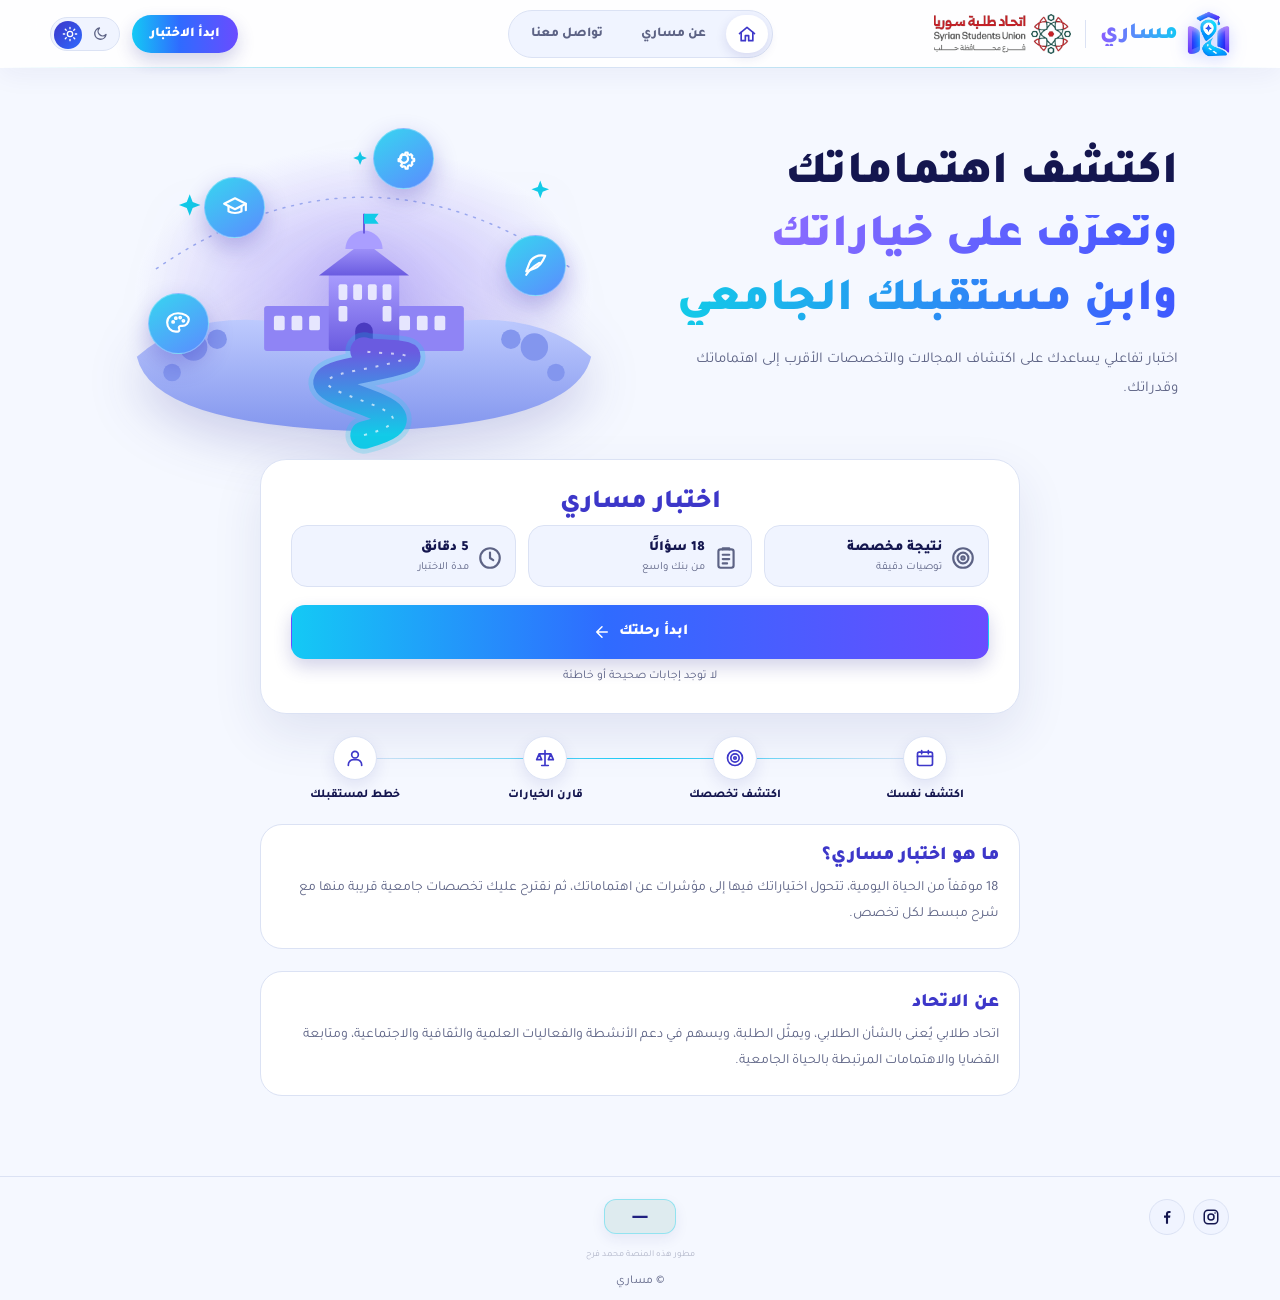
==== index.html @ e745efb7 "Add files via upload" ====
<!doctype html>

<html lang="ar" dir="rtl">

<head>

  <meta charset="utf-8" />

  <meta name="viewport" content="width=device-width, initial-scale=1, viewport-fit=cover" />

  <meta name="theme-color" content="#202080" />

  <meta name="color-scheme" content="light dark" />

  <link rel="icon" type="image/png" href="assets/favicon.png" />
  <title>مساري | اكتشف اهتماماتك، واختر مستقبلك</title>

  <meta name="description" content="مساري: اختبار تفاعلي استرشادي يساعدك على اكتشاف اهتماماتك والتعرّف على مجالات وتخصصات مناسبة لك." />

  <meta property="og:title" content="مساري | اكتشف اهتماماتك، واختر مستقبلك" />

  <meta property="og:description" content="اختبار تفاعلي استرشادي يساعدك على اكتشاف اهتماماتك والتعرّف على مجالات وتخصصات مناسبة." />

  <meta property="og:type" content="website" />

  <link rel="preconnect" href="https://fonts.googleapis.com" />
  <link rel="preconnect" href="https://fonts.gstatic.com" crossorigin />
  <link href="https://fonts.googleapis.com/css2?family=Tajawal:wght@500;700;800;900&display=swap" rel="stylesheet" />
  <link rel="stylesheet" href="style.css?v=20261003-v7" />

</head>

<body>

  <div class="page">

    <nav class="nav" aria-label="التنقل الرئيسي">
      <div class="nav-left">
        <button type="button" class="theme-btn theme-toggle" id="themeBtn" aria-label="تبديل الوضع الليلي والنهاري" title="تبديل الوضع الليلي والنهاري"></button>
        <a class="nav-cta" id="navCta" href="#top">ابدأ الاختبار</a>
      </div>
      <div class="nav-center">
        <div class="nav-group">
          <a class="nav-link nav-home active" id="homeBtn" href="#top" aria-label="الرئيسية" title="الرئيسية"><span data-icon="home" data-icon-size="20"></span></a>
          <a class="nav-link" href="#about">عن مساري</a>
          <a class="nav-link" href="#footer">تواصل معنا</a>
        </div>
      </div>
      <div class="nav-right">
        <img class="nav-union-logo" src="assets/union-logo-wide.png" alt="شعار اتحاد طلبة سوريا" onerror="this.style.display='none';this.nextElementSibling&&(this.nextElementSibling.style.display='none')">
        <span class="nav-divider" aria-hidden="true"></span>
        <a class="brand" href="#top" aria-label="مساري - الصفحة الرئيسية">
          <span class="brand-name">مساري</span><img class="brand-logo" src="assets/masari-logo.png" alt="شعار مساري">
        </a>
      </div>
    </nav>



    <div class="wrap">

      <section class="hero" id="top">
        <div class="hero-copy">
          <h2>اكتشف اهتماماتك<br><span>وتعرّف على خياراتك</span><br><strong>وابنِ مستقبلك الجامعي</strong></h2>
        </div>
        <div class="hero-illustration" aria-hidden="true">
          <svg class="hero-svg" viewBox="0 0 480 330" xmlns="http://www.w3.org/2000/svg">
            <defs>
              <linearGradient id="gHill" x1="0" y1="0" x2="0" y2="1"><stop offset="0" class="s-h1"/><stop offset="1" class="s-h2"/></linearGradient>
              <linearGradient id="gBld" x1="0" y1="0" x2="0" y2="1"><stop offset="0" class="s-b1"/><stop offset="1" class="s-b2"/></linearGradient>
              <linearGradient id="gRoad" x1="0" y1="1" x2="0" y2="0"><stop offset="0" class="s-r1"/><stop offset="1" class="s-r2"/></linearGradient>
              <radialGradient id="gGlow"><stop offset="0" stop-color="#8b6cff" stop-opacity=".42"/><stop offset="1" stop-color="#8b6cff" stop-opacity="0"/></radialGradient>
            </defs>
            <ellipse cx="240" cy="185" rx="235" ry="150" fill="url(#gGlow)"/>
            <path class="il-orbit" d="M28 160 Q240 14 452 160"/>
            <path d="M8 250 Q60 204 150 214 Q240 188 330 214 Q420 204 472 250 Q456 320 240 326 Q24 320 8 250Z" fill="url(#gHill)"/>
            <g class="il-tree"><circle cx="66" cy="240" r="14"/><circle cx="90" cy="232" r="10"/><circle cx="414" cy="240" r="14"/><circle cx="390" cy="232" r="10"/><circle cx="44" cy="266" r="9"/><circle cx="436" cy="266" r="9"/></g>
            <rect class="il-wing" x="138" y="198" width="76" height="46" rx="3"/>
            <rect class="il-wing" x="266" y="198" width="76" height="46" rx="3"/>
            <rect x="204" y="164" width="72" height="80" rx="3" fill="url(#gBld)"/>
            <path d="M194 167 L240 132 L286 167Z" fill="url(#gBld)"/>
            <path class="il-dome" d="M221 140 A19 19 0 0 1 259 140Z"/>
            <path class="il-pole" d="M240 104V124"/><path class="il-flag" d="M240 104h15l-4 5 4 5h-15Z"/>
            <g class="il-win"><rect x="148" y="208" width="11" height="15" rx="2"/><rect x="166" y="208" width="11" height="15" rx="2"/><rect x="184" y="208" width="11" height="15" rx="2"/><rect x="276" y="208" width="11" height="15" rx="2"/><rect x="294" y="208" width="11" height="15" rx="2"/><rect x="312" y="208" width="11" height="15" rx="2"/><rect x="214" y="176" width="9" height="16" rx="2"/><rect x="229" y="176" width="9" height="16" rx="2"/><rect x="244" y="176" width="9" height="16" rx="2"/><rect x="259" y="176" width="9" height="16" rx="2"/><rect x="214" y="198" width="9" height="16" rx="2"/><rect x="259" y="198" width="9" height="16" rx="2"/></g>
            <path class="il-door" d="M231 244V224a9 9 0 0 1 18 0v20Z"/>
            <path class="il-road-glow" d="M240 330 C346 302 126 284 232 264 S250 248 240 244"/>
            <path class="il-road" d="M240 330 C346 302 126 284 232 264 S250 248 240 244"/>
            <path class="il-road-dash" d="M240 330 C346 302 126 284 232 264 S250 248 240 244"/>
            <g class="il-spark"><path d="M62 84l3 8 8 3-8 3-3 8-3-8-8-3 8-3z"/><path d="M420 70l2.5 6.5 6.5 2.5-6.5 2.5-2.5 6.5-2.5-6.5-6.5-2.5 6.5-2.5z"/><path d="M236 40l2 5 5 2-5 2-2 5-2-5-5-2 5-2z"/></g>
          </svg>
          <div class="hero-orb orb-cap"><span data-icon="graduationCap" data-icon-size="26"></span></div>
          <div class="hero-orb orb-gear"><span data-icon="settings2" data-icon-size="26"></span></div>
          <div class="hero-orb orb-art"><span data-icon="palette" data-icon-size="26"></span></div>
          <div class="hero-orb orb-idea"><span data-icon="feather" data-icon-size="26"></span></div>
        </div>
        <p class="hero-desc">اختبار تفاعلي يساعدك على اكتشاف المجالات والتخصصات الأقرب إلى اهتماماتك وقدراتك.</p>
      </section>



      <div class="quiz-card">

<!-- ============================================================

     شاشة الترحيب

     ============================================================ -->

<div class="intro-screen" id="introScreen">
  <div class="intro-kicker">اختبار مساري</div>
  <div class="intro-stats">
    <div class="intro-stat"><strong>نتيجة مخصصة</strong><span>توصيات دقيقة</span><i><span data-icon="target" data-icon-size="26"></span></i></div>
    <div class="intro-stat"><strong>18 سؤالًا</strong><span>من بنك واسع</span><i><span data-icon="clipboardList" data-icon-size="26"></span></i></div>
    <div class="intro-stat"><strong>5 دقائق</strong><span>مدة الاختبار</span><i><span data-icon="clock" data-icon-size="26"></span></i></div>
  </div>
  <button class="btn primary start-btn" id="startBtn" type="button">ابدأ رحلتك <span data-icon="arrowLeft" data-icon-size="18"></span></button>
  <div class="intro-note">لا توجد إجابات صحيحة أو خاطئة</div>
</div>

<!-- ============================================================

     شاشة التسجيل الموحّدة

     ============================================================ -->

<div class="intro-screen hidden" id="registrationScreen">
<div class="flow-stepper" aria-label="مراحل التسجيل">
  <div class="flow-step active"><b>1</b><span>أخبرنا عنك</span></div><i></i>
  <div class="flow-step"><b>2</b><span>دراستك</span></div><i></i>
  <div class="flow-step"><b>3</b><span>انضمامك</span></div><i></i>
  <div class="flow-step"><b>4</b><span>ابدأ الاختبار</span></div>
</div>

  <h3 class="reg-title">قبل أن نبدأ</h3>

  <p class="reg-subtitle">هذه المعلومات تساعدنا على تقديم نتيجة مخصصة لك.</p>



  <!-- الاسم -->

  <div class="reg-field">

    <label for="regName">الاسم الكامل <span class="req">*</span></label>

    <input type="text" id="regName" placeholder="أدخل اسمك الثلاثي" autocomplete="name">

  </div>



  <!-- الهاتف -->

  <div class="reg-field">

    <label for="regPhone">رقم الهاتف <span class="req">*</span></label>

    <input type="tel" id="regPhone" placeholder="09XXXXXXXX" autocomplete="tel" inputmode="tel">

  </div>



  <!-- العمر -->

  <div class="reg-field">

    <label for="age">العمر <span class="req">*</span></label>

    <div class="age-stepper">

      <button type="button" class="stepper-btn" id="ageMinus" aria-label="تقليل العمر">−</button>

      <input type="number" id="age" min="18" max="100" value="18" inputmode="numeric" aria-label="العمر">

      <button type="button" class="stepper-btn" id="agePlus" aria-label="زيادة العمر">+</button>

    </div>

  </div>



  <!-- الفرع الدراسي -->

  <div class="reg-field">

    <label>الفرع الدراسي <span class="req">*</span></label>

    <div class="branch-options" role="radiogroup" aria-label="الفرع الدراسي">

      <button type="button" class="branch-btn" data-branch="sci" role="radio" aria-checked="false">

        <span class="branch-icon" data-icon="flaskConical" data-icon-size="26"></span>

        <span class="branch-label">علمي</span>

      </button>

      <button type="button" class="branch-btn" data-branch="lit" role="radio" aria-checked="false">

        <span class="branch-icon" data-icon="bookOpen" data-icon-size="26"></span>

        <span class="branch-label">أدبي</span>

      </button>

    </div>

  </div>



  <!-- الفرع المستهدف (اختياري) -->

  <div class="reg-field">

    <label for="regTargetBranch">الفرع الأكاديمي الذي تطمح إليه</label>

    <input type="text" id="regTargetBranch" placeholder="مثال: هندسة المعلوماتية (اختياري)">

  </div>



  <!-- الانضمام للاتحاد -->

  <div class="reg-field">

    <label>هل ترغب في الانضمام إلى اتحاد طلبة سورية؟ <span class="req">*</span></label>

    <div class="union-options" role="radiogroup" aria-label="الانضمام للاتحاد">

      <button type="button" class="union-btn" data-union="نعم" role="radio" aria-checked="false">

        <span class="union-icon" data-icon="check" data-icon-size="18"></span>

        <span class="union-label">نعم</span>

      </button>

      <button type="button" class="union-btn" data-union="لا" role="radio" aria-checked="false">

        <span class="union-icon" data-icon="x" data-icon-size="18"></span>

        <span class="union-label">لا</span>

      </button>

    </div>

  </div>



  <!-- زر البدء -->

  <button class="btn primary reg-start-btn" id="startQuizBtn" type="button">ابدأ الاختبار</button>



  <p class="form-data-note">تُجمع هذه البيانات لأغراض إحصائية بحتة ولدراسة توجهات الطلاب.</p>

</div>

        <!-- ============================================================

             شاشة الأسئلة والنتيجة

             ============================================================ -->

        <div id="quizContent" class="hidden">

          <div class="section-title" id="titleBar">

            <h3>اكتشف مسارك</h3>

            <div class="qCounter" id="qCounter">السؤال 1</div>

          </div>

          <div class="progress" aria-hidden="true"><div class="bar" id="bar"></div></div>

          <div class="saved-hint" id="savedHint">تم حفظ تقدمك</div>

          <div id="questions" aria-live="polite"></div>



          <!-- ============================================================

               شاشة النتيجة

               ============================================================ -->

          <div class="result" id="resultBox" tabindex="-1">
            <div class="resultBox">
              <div class="result-head">
                <h3 class="result-title" id="resultPill">تعرّف على مسارك</h3>
                <p class="result-sub">بناءً على إجاباتك، هذه هي التخصصات الأكثر ملاءمة لك.</p>
              </div>
              <div class="confidence" id="confidenceLabel"></div>
              <button class="best-card" id="bestCard" type="button" aria-label="تفاصيل التخصص الأقرب">
                <span class="best-icon" id="bestIcon"></span>
                <span class="best-text">
                  <small>تخصصك الأقرب</small>
                  <strong id="bestName">—</strong>
                  <em id="bestMeta"></em>
                </span>
                <span class="best-ring-wrap">
                  <span class="best-ring">
                    <svg viewBox="0 0 100 100" aria-hidden="true">
                      <defs><linearGradient id="ringGrad" x1="0" y1="0" x2="1" y2="1"><stop offset="0" stop-color="#12cbe8"/><stop offset="1" stop-color="#4058ff"/></linearGradient></defs>
                      <circle class="ring-bg" cx="50" cy="50" r="42"/>
                      <circle class="ring-fill" id="bestRing" cx="50" cy="50" r="42"/>
                    </svg>
                    <b id="bestPct">—</b>
                  </span>
                  <small>نسبة التوافق</small>
                </span>
              </button>
              <div class="direction-strip" id="directionStrip"></div>
              <h4 class="result-section">تخصصات أخرى مناسبة لك</h4>
              <div class="other-specs" id="otherSpecs"></div>
              <h4 class="result-section">نقاط قوتك</h4>
              <p class="scores-help">مؤشراتك على الأبعاد السبعة: النسبة تعني كم مرة اخترت هذا المجال عندما ظهر لك بين الخيارات. هي مؤشر تقريبي وليست حكماً نهائياً.</p>
              <div class="dimensions-bars" id="dimensionsBars"></div>
              <div class="study-tip" id="studyTipBox">
                <div class="study-tip-title"><span data-icon="lightbulb" data-icon-size="16"></span> نصيحة للدراسة</div>
                <p id="studyTipText">—</p>
              </div>
              <div class="kind-note" id="kindNote">
                <b>الكلية والمعهد:</b> الكلية برنامج جامعي أطول وأكثر عمقاً نظرياً غالباً، بينما المعهد يركّز على الجانب التطبيقي وتكون مدته أقصر في كثير من الحالات. اختر حسب أسلوب تعلّمك وهدفك المهني.
              </div>
              <div class="edu-note" id="eduNote">
                <div class="edu-note-title">أنواع التعليم</div>
                <div class="edu-grid">
                  <div class="edu-item"><b>عام</b><span>رسوم أقل، ومقاعد محدودة حسب المفاضلة.</span></div>
                  <div class="edu-item"><b>موازي</b><span>رسوم أعلى، وفرص قبول أوسع غالباً.</span></div>
                  <div class="edu-item"><b>مفتوح</b><span>تعليم مرن بفرص قبول أوسع، وغالباً بنظام عن بُعد أو جزئي.</span></div>
                  <div class="edu-item"><b>افتراضي</b><span>دراسة عن بُعد بالكامل عبر المنصات الإلكترونية.</span></div>
                  <div class="edu-item"><b>خاص</b><span>جامعات خاصة برسومها وشروط قبولها المستقلة.</span></div>
                </div>
              </div>
              <div class="result-note">
                هذه النتيجة استرشادية لمساعدتك على اكتشاف اهتماماتك، وليست حكماً نهائياً بشأن التخصص المناسب لك. وقد تختلف ملاءمة التخصص حسب شروط القبول ونوع التعليم (عام، موازي، مفتوح، افتراضي، خاص) والخطة الدراسية في كل عام.
              </div>
              <div class="actions">
                <button class="btn primary" id="shareBtn" type="button"><span data-icon="share2" data-icon-size="18"></span><span>مشاركة صورة</span></button>
                <button class="btn" id="restartBtn" type="button"><span data-icon="rotateCcw" data-icon-size="18"></span><span>ابدأ من جديد</span></button>
              </div>
              <div class="actions">
                <button class="btn notes-btn" id="notesBtn" type="button"><span data-icon="messageSquareText" data-icon-size="18"></span><span>ملاحظات</span></button>
              </div>
            </div>
          </div>

          <!-- أزرار التنقل -->

          <div class="actions" id="navActions">

            <button class="btn primary" id="nextBtn" type="button">التالي</button>

            <button class="btn ghost" id="skipBtn" type="button" title="تخطي هذا السؤال">تخطي</button>

            <button class="btn" id="backBtn" type="button" disabled>السابق <span data-icon="arrowLeft" data-icon-size="18"></span></button>

          </div>

        </div>

      </div>

      <div class="journey" id="journey" aria-label="مراحل الرحلة">
        <div class="journey-step"><span class="journey-ico"><span data-icon="calendar" data-icon-size="20"></span></span>اكتشف نفسك</div>
        <div class="journey-step"><span class="journey-ico"><span data-icon="target" data-icon-size="20"></span></span>اكتشف تخصصك</div>
        <div class="journey-step"><span class="journey-ico"><span data-icon="scale" data-icon-size="20"></span></span>قارن الخيارات</div>
        <div class="journey-step"><span class="journey-ico"><span data-icon="user" data-icon-size="20"></span></span>خطط لمستقبلك</div>
      </div>

      <!-- ============================================================

           عن مساري

           ============================================================ -->

      <section class="about-card" id="about" aria-label="عن اختبار مساري">

        <h3>ما هو اختبار مساري؟</h3>

        <p>18 موقفاً من الحياة اليومية، تتحول اختياراتك فيها إلى مؤشرات عن اهتماماتك، ثم نقترح عليك تخصصات جامعية قريبة منها مع شرح مبسط لكل تخصص.</p>

      </section>



      <section class="union-about" aria-label="عن الاتحاد">

        <div>

          <h3>عن الاتحاد</h3>

          <p>اتحاد طلابي يُعنى بالشأن الطلابي، ويمثّل الطلبة، ويسهم في دعم الأنشطة والفعاليات العلمية والثقافية والاجتماعية، ومتابعة القضايا والاهتمامات المرتبطة بالحياة الجامعية.</p>

        </div>

      </section>

    </div>



    <!-- ============================================================

         الفوتر

         ============================================================ -->

    <footer class="site-footer" id="footer">

      <div class="footer-block footer-counter">

        <div class="counter" aria-label="عدد الزيارات"><b id="visitCount">—</b></div>

      </div>

      <div class="footer-block footer-social">

        <div class="social-links" aria-label="روابط الاتحاد على مواقع التواصل">

          <a class="social-link" href="https://www.instagram.com/studentaleppo" target="_blank" rel="noopener noreferrer" aria-label="إنستغرام اتحاد طلبة سوريا">

            <svg viewBox="0 0 24 24" fill="none" aria-hidden="true"><rect x="3" y="3" width="18" height="18" rx="5" stroke="currentColor" stroke-width="2"/><circle cx="12" cy="12" r="4" stroke="currentColor" stroke-width="2"/><circle cx="17.4" cy="6.7" r="1.1" fill="currentColor"/></svg>

          </a>

          <a class="social-link" href="https://www.facebook.com/share/1Bwm9gAzdP/" target="_blank" rel="noopener noreferrer" aria-label="فيسبوك اتحاد طلبة سوريا">

            <svg viewBox="0 0 24 24" fill="currentColor" aria-hidden="true"><path d="M13.4 21v-8h2.7l.4-3h-3.1V8.1c0-.9.3-1.5 1.6-1.5h1.7V4c-.3 0-1.2-.1-2.3-.1-2.3 0-3.8 1.4-3.8 3.9V10H8v3h2.6v8h2.8Z"/></svg>

          </a>

        </div>

      </div>

      <div class="ai-credit" aria-label="معلومة عن تطوير المنصة">مطور هذه المنصة محمد فرح</div>

      <div class="copyright">© مساري</div>

    </footer>

  </div>



  <!-- ============================================================

       نافذة تفاصيل التخصص

       ============================================================ -->

  <div class="major-modal" id="majorModal" role="dialog" aria-modal="true" aria-hidden="true" aria-labelledby="majorModalTitle">

    <div class="major-modal-card">

      <div class="major-modal-top">

        <div>

          <div class="major-modal-title" id="majorModalTitle">التخصص</div>

          <div class="major-modal-sub" id="majorModalSub"></div>

        </div>

        <button class="major-close" id="majorModalClose" type="button" aria-label="إغلاق">×</button>

      </div>

      <div class="major-info"><h5><span data-icon="bookOpen" data-icon-size="16"></span> عن الاختصاص</h5><p id="majorModalSummary"></p></div>

      <div class="major-info"><h5><span data-icon="target" data-icon-size="16"></span> ما تدرسه فيه</h5><div id="majorModalStudy"></div></div>

      <div class="major-info"><h5><span data-icon="clock" data-icon-size="16"></span> مدة الدراسة</h5><div class="major-duration" id="majorModalDuration"></div></div>

      <div class="major-info"><h5><span data-icon="landmark" data-icon-size="16"></span> الجامعات</h5><div class="major-jobs" id="majorModalUniversities"></div></div>

      <div class="major-info"><h5><span data-icon="briefcase" data-icon-size="16"></span> مجالات العمل بعد التخرج</h5><div class="major-jobs" id="majorModalJobs"></div></div>

      <div class="major-info"><h5><span data-icon="lightbulb" data-icon-size="16"></span> نصيحة</h5><p id="majorModalAdvice"></p></div>

      <div class="major-modal-note">المعلومات للتعريف بالاختصاص بشكل مبسّط، وقد تختلف الخطة الدراسية وبعض فرص العمل بحسب البرنامج والجامعة.</div>

    </div>

  </div>



  <!-- ============================================================

       نافذة الملاحظات

       ============================================================ -->

  <div class="note-modal" id="noteModal" role="dialog" aria-modal="true" aria-hidden="true" aria-labelledby="noteModalTitle">

    <div class="note-modal-card">

      <div class="note-modal-top">

        <div class="note-modal-title" id="noteModalTitle">شاركنا ملاحظتك</div>

        <button class="note-close" id="noteModalClose" type="button" aria-label="إغلاق">×</button>

      </div>

      <p class="note-modal-hint">اكتب رأيك أو اقتراحك لتحسين مساري — ملاحظاتك تساعدنا نطوّر المنصة.</p>

      <textarea id="noteText" class="note-textarea" rows="6" placeholder="اكتب ملاحظتك هنا..." maxlength="2000"></textarea>

      <div class="note-modal-actions">

        <button class="btn" id="noteCancelBtn" type="button">إلغاء</button>

        <button class="btn primary" id="noteSubmitBtn" type="button">إرسال</button>

      </div>

    </div>

  </div>



  <!-- ============================================================

       حاوية التنبيهات

       ============================================================ -->

  <div class="toast-wrap" id="toastWrap" aria-live="polite"></div>



  <!-- ============================================================

       السكربتات

       ============================================================ -->

  <script type="module" src="app.js?v=20261003-v7"></script>

</body>

</html>
---- style.css ----
/* مساري — v2.1 | ملف تنسيق موحّد */
:root{--bg:#f5f8ff;--paper:#fff;--text:#14164f;--muted:#5d6385;--primary:#3d37c9;--accent:#14c9f5;--blue:#2f6bff;--purple:#8b5cff;--line:#dbe2f4;--soft:#f0f4ff;--sel:#e6faff;--shadow:0 20px 50px rgba(37,45,130,.10);--toast:#25248f;--danger:#d92d20;--grad:linear-gradient(to left,#6a4cff,#2f6bff 55%,#14c9f5);--accent-line:#9fe3f2;--orb:linear-gradient(145deg,#37d6f0,#5b8bff);--il-h1:#c3cfff;--il-h2:#8396ee;--il-b1:#aa9eff;--il-b2:#6a5be0;--il-wing:#8f84f5;--il-win:#f0f1ff;--il-r1:#12cbe8;--il-r2:#6a5be0;--il-orbit:#9aa8ee;--il-tree:#8396ee;--il-door:#4a3bc0}
html.dark{--bg:#070a2b;--paper:#10133e;--text:#f5f6ff;--muted:#aeb4d6;--primary:#9d8fff;--line:#2a2e66;--soft:#15194a;--sel:#12354a;--shadow:0 24px 60px rgba(0,0,0,.4);--toast:#10102f;--accent-line:#2f6a86;--orb:linear-gradient(145deg,#8e7bff,#30239c);--il-h1:#3d3aa8;--il-h2:#1c1a6e;--il-b1:#a79bff;--il-b2:#4b3bc0;--il-wing:#6a58e0;--il-win:#dadcff;--il-orbit:#4a4fb5;--il-tree:#2f2d94;--il-door:#2a1f8a}
*{box-sizing:border-box}
html{scroll-behavior:smooth;overflow-x:hidden}
body{margin:0;min-height:100vh;overflow-x:hidden;font-family:"Tajawal","Cairo","Segoe UI",system-ui,Tahoma,sans-serif;background:var(--bg);color:var(--text);transition:background .3s,color .3s}
html.dark body{background:radial-gradient(circle at 50% -10%,#171b55,#080b2e 50%,#050722)}
button,input,textarea{font-family:inherit}
.hidden{display:none!important}
.page{position:relative;min-height:100vh}
.wrap{width:min(1100px,calc(100% - 28px));margin:0 auto;padding-bottom:40px}
:focus-visible{outline:3px solid rgba(18,203,232,.4);outline-offset:2px}

/* التنقل */
.theme-btn{width:70px;height:34px;border-radius:999px;border:1px solid var(--line);background:var(--soft);display:flex;align-items:center;justify-content:space-between;padding:3px 5px;position:relative;cursor:pointer;color:var(--muted);font-size:15px}
.theme-btn:before{content:"";position:absolute;top:3px;left:3px;width:28px;height:28px;border-radius:50%;background:linear-gradient(135deg,var(--primary),var(--blue));transition:transform .3s cubic-bezier(.3,.8,.3,1)}
.theme-btn span{position:relative;z-index:1;width:28px;height:28px;display:grid;place-items:center}
.theme-btn .active{color:#fff}
[data-icon]{display:inline-flex;align-items:center;justify-content:center;line-height:0}
[data-icon] svg,.ico svg{display:block}

/* الهيرو */
.hero{display:grid;grid-template-columns:1fr 1fr;grid-template-areas:"copy ill" "desc ill";align-items:center;column-gap:28px;padding:44px 12px 14px;min-height:340px}
.hero-copy{grid-area:copy;align-self:end;animation:rise .7s both}
.hero-desc{grid-area:desc;align-self:start;margin:12px 0 0;max-width:520px;color:var(--muted);font-size:15px;line-height:1.9;animation:rise .7s .1s both}
.hero-brand-mini{display:inline-block;padding:5px 14px;border-radius:999px;background:rgba(139,108,255,.12);border:1px solid rgba(139,108,255,.25);color:var(--primary);font-weight:900;font-size:12px;margin-bottom:12px}
.hero h2{margin:0;font-size:clamp(28px,3.6vw,48px);line-height:1.38;font-weight:900;color:var(--text)}
.hero h2 span{background:linear-gradient(90deg,#8b6cff,#4058ff);-webkit-background-clip:text;background-clip:text;color:transparent}
.hero h2 strong{background:linear-gradient(90deg,#12cbe8,#4058ff);-webkit-background-clip:text;background-clip:text;color:transparent;font-weight:900}
.hero-illustration{grid-area:ill;position:relative;width:100%;max-width:470px;aspect-ratio:480/330;justify-self:center}
.hero-svg{width:100%;height:100%;display:block;overflow:visible;filter:drop-shadow(0 18px 26px rgba(37,36,143,.2))}
.s-h1{stop-color:var(--il-h1)}.s-h2{stop-color:var(--il-h2)}.s-b1{stop-color:var(--il-b1)}.s-b2{stop-color:var(--il-b2)}.s-r1{stop-color:var(--il-r1)}.s-r2{stop-color:var(--il-r2)}
.il-orbit{fill:none;stroke:var(--il-orbit);stroke-width:1.5;stroke-dasharray:2 7;stroke-linecap:round}
.il-tree circle{fill:var(--il-tree)}
.il-wing{fill:var(--il-wing)}.il-dome{fill:var(--il-b1)}.il-pole{stroke:var(--il-b2);stroke-width:2}.il-flag{fill:var(--il-r1)}
.il-win rect{fill:var(--il-win);opacity:.9}.il-door{fill:var(--il-door)}
.il-road-glow{fill:none;stroke:var(--il-r1);stroke-width:38;stroke-linecap:round;opacity:.22}
.il-road{fill:none;stroke:url(#gRoad);stroke-width:28;stroke-linecap:round}
.il-road-dash{fill:none;stroke:#fff;stroke-opacity:.65;stroke-width:2;stroke-dasharray:3 9}
.il-spark path{fill:var(--il-r1);transform-box:fill-box;transform-origin:center;animation:twinkle 2.6s ease-in-out infinite}
.il-spark path:nth-child(2){animation-delay:.9s}.il-spark path:nth-child(3){animation-delay:1.6s}
.il-flag{transform-box:fill-box;transform-origin:left center;animation:wave 3s ease-in-out infinite}
.hero-orb{position:absolute;width:13%;aspect-ratio:1;border-radius:50%;display:grid;place-items:center;background:var(--orb);border:1px solid rgba(255,255,255,.3);color:#fff;box-shadow:0 10px 24px rgba(56,44,178,.3);animation:float 5s ease-in-out infinite}
.orb-cap{left:16%;top:20%}.orb-gear{left:52%;top:5%;animation-delay:-1.4s}.orb-art{left:4%;top:56%;animation-delay:-2.6s}.orb-idea{left:80%;top:38%;animation-delay:-3.6s}
.journey{width:min(760px,100%);margin:22px auto 0;display:flex;position:relative;animation:rise .7s .3s both}
.journey:before{content:"";position:absolute;top:22px;right:12.5%;left:12.5%;height:1px;background:linear-gradient(90deg,var(--line),var(--accent),var(--line))}
.journey-step{position:relative;flex:1;display:flex;flex-direction:column;align-items:center;gap:8px;font-size:12px;font-weight:800;text-align:center}
.journey-ico{width:44px;height:44px;border-radius:50%;display:grid;place-items:center;background:var(--paper);border:1px solid var(--line);color:var(--primary);box-shadow:0 6px 16px rgba(37,36,143,.1)}

/* البطاقة */
.quiz-card{width:min(760px,100%);margin:10px auto 0;padding:28px 30px 30px;border-radius:26px;background:var(--paper);border:1px solid var(--line);box-shadow:var(--shadow);animation:rise .7s .15s both}
.intro-screen{text-align:center;animation:fade .35s}
.intro-kicker{font-size:26px;font-weight:900;color:var(--primary);margin-bottom:6px}
.intro-lead{max-width:600px;margin:0 auto 20px;color:var(--muted);font-size:14px;line-height:1.9}
.intro-stats{display:grid;grid-template-columns:repeat(3,1fr);gap:12px;margin:0 auto 18px}
.intro-stat{position:relative;padding:14px 46px 12px 12px;text-align:right;border:1px solid var(--line);background:var(--soft);border-radius:16px;animation:rise .6s both}
.intro-stat:nth-child(2){animation-delay:.1s}.intro-stat:nth-child(3){animation-delay:.2s}
.intro-stat strong{display:block;font-size:14px;font-weight:900}
.intro-stat span{display:block;margin-top:4px;color:var(--muted);font-size:11px}
.intro-stat i{position:absolute;right:12px;top:50%;transform:translateY(-50%);font-style:normal;color:var(--accent);font-size:24px}
.intro-note{margin-top:10px;color:var(--muted);font-size:12px}
.start-btn{width:100%;height:54px;font-size:16px}
.intro-stat i{display:inline-flex}

/* الأزرار */
.actions{display:flex;gap:10px;margin-top:16px;flex-wrap:wrap}
.btn{flex:1 1 0;min-width:0;min-height:48px;padding:12px 16px;border-radius:14px;border:1px solid var(--line);background:var(--soft);color:var(--primary);font-size:15px;font-weight:900;cursor:pointer;display:inline-flex;align-items:center;justify-content:center;gap:8px;text-decoration:none;transition:transform .16s,box-shadow .16s;position:relative;overflow:hidden}
.btn:hover:not(:disabled){transform:translateY(-2px);box-shadow:0 8px 18px rgba(37,36,143,.14)}
.btn:active:not(:disabled){transform:scale(.98)}
.btn:disabled{opacity:.5;cursor:not-allowed}
.btn.primary{background:var(--grad);border-color:transparent;color:#fff;box-shadow:0 8px 18px rgba(37,36,143,.2)}
.btn.primary:after{content:"";position:absolute;top:0;bottom:0;width:40%;left:-60%;background:linear-gradient(100deg,transparent,rgba(255,255,255,.35),transparent);animation:shine 3.5s ease-in-out infinite}
.btn span{display:inline-flex}
.btn.ghost{flex:0 0 auto;min-width:88px;background:transparent;border-style:dashed;color:var(--muted)}

/* التسجيل */
.flow-stepper{display:flex;direction:rtl;justify-content:center;max-width:560px;margin:0 auto 20px}
.flow-step{display:flex;flex-direction:column;align-items:center;gap:6px;min-width:72px;color:var(--muted);font-size:11px;font-weight:800}
.flow-step b{width:30px;height:30px;border-radius:50%;display:grid;place-items:center;background:var(--soft);border:1px solid var(--line)}
.flow-step.active{color:var(--primary)}
.flow-step.active b{background:linear-gradient(135deg,var(--accent),var(--blue));color:#fff;border-color:transparent;animation:pulse 2s infinite}
.flow-step.done b{background:var(--accent);border-color:transparent;color:#06324a}
.flow-step.done{color:var(--text)}
.flow-stepper>i{flex:1;max-width:80px;height:1px;margin-top:15px;background:linear-gradient(90deg,var(--accent),var(--line))}
.reg-title{margin:0 0 6px;font-size:26px;font-weight:900;color:var(--primary);text-align:center}
.reg-subtitle{margin:0 auto 20px;max-width:440px;color:var(--muted);font-size:14px;line-height:1.7;text-align:center}
.reg-field{margin-bottom:16px;text-align:right}
.reg-field label{display:block;margin-bottom:7px;font-size:14px;font-weight:800}
.req{color:var(--danger)}
.reg-field input[type=text],.reg-field input[type=tel]{width:100%;min-height:48px;padding:12px 15px;border:1px solid var(--line);border-radius:14px;background:var(--paper);color:var(--text);font-size:15px;outline:none;transition:border-color .2s,box-shadow .2s}
.reg-field input:focus,.note-textarea:focus{border-color:var(--accent);box-shadow:0 0 0 3px rgba(18,203,232,.18)}
.reg-field input[type=tel]{direction:ltr;text-align:left}
.age-stepper{display:flex;border:1px solid var(--line);border-radius:14px;overflow:hidden;background:var(--paper)}
.age-stepper input{flex:1;min-width:0;border:0;background:transparent;color:var(--text);text-align:center;font-size:20px;font-weight:900;direction:ltr;outline:none;appearance:textfield;-moz-appearance:textfield}
.age-stepper input::-webkit-outer-spin-button,.age-stepper input::-webkit-inner-spin-button{-webkit-appearance:none}
.stepper-btn{width:56px;min-height:50px;border:0;background:var(--soft);color:var(--primary);font-size:24px;font-weight:900;cursor:pointer}
.stepper-btn:disabled{opacity:.35;cursor:not-allowed}
.branch-options,.union-options{display:flex;gap:12px}
.branch-btn,.union-btn{flex:1;min-height:76px;padding:12px;border:1px solid var(--line);border-radius:16px;background:var(--soft);color:var(--text);font-weight:800;cursor:pointer;display:flex;flex-direction:column;align-items:center;justify-content:center;gap:6px;transition:.2s}
.union-btn{min-height:52px;flex-direction:row}
.branch-btn:hover,.union-btn:hover{transform:translateY(-2px);border-color:var(--accent)}
.branch-btn.selected,.union-btn.selected{border-color:var(--accent);background:var(--sel);box-shadow:0 8px 20px rgba(18,203,232,.15)}
.branch-icon{display:inline-flex;color:var(--primary)}
.union-icon{display:inline-flex}
.reg-start-btn{width:100%;margin-top:8px}
.form-data-note{margin:12px auto 0;max-width:380px;color:var(--muted);font-size:12px;line-height:1.7;text-align:center}

/* الأسئلة */
#quizContent{animation:fade .35s}
.section-title{display:flex;align-items:center;justify-content:space-between;margin-bottom:8px}
.section-title h3{margin:0;font-size:19px;font-weight:900;color:var(--primary)}
.qCounter{color:var(--muted);font-size:13px;font-weight:700}
.progress{height:8px;border-radius:999px;background:var(--line);overflow:hidden;margin:6px 0 20px}
.bar{height:100%;width:0;border-radius:999px;background:linear-gradient(90deg,var(--accent),var(--blue));transition:width .5s cubic-bezier(.3,.8,.3,1)}
.saved-hint{margin:-12px 0 14px;text-align:center;font-size:12px;font-weight:700;color:var(--accent);opacity:0;transition:opacity .3s}
.saved-hint.show{opacity:1}
.q.active{animation:slideIn .35s both}
.q-head{margin:4px 0 16px;padding:18px 16px 16px;border-radius:20px;border:1px solid var(--line);background:linear-gradient(180deg,var(--soft),var(--paper))}
.q-icon{display:grid;place-items:center;width:54px;height:54px;margin:0 auto 12px;border-radius:50%;background:var(--paper);border:1px solid var(--accent-line);color:var(--primary);box-shadow:0 8px 22px rgba(64,88,255,.2);animation:iconIn .55s cubic-bezier(.3,1.4,.4,1) both}
.q h4{margin:0;font-size:19px;line-height:1.75;font-weight:900}
.options{display:grid;gap:10px}
.opt{width:100%;min-height:54px;padding:13px 16px;border:1px solid var(--line);border-radius:15px;background:var(--paper);color:var(--text);font-size:15px;font-weight:700;line-height:1.5;text-align:right;cursor:pointer;display:flex;align-items:center;transition:.18s}
.opt:before{content:"";flex:none;width:22px;height:22px;margin-left:12px;border:2px solid #a7aec4;border-radius:50%;transition:.18s}
.opt:hover{transform:translateY(-1px);border-color:var(--accent)}
.opt.selected{border-color:var(--accent);background:var(--sel);animation:pop .3s}
.opt.selected:before{content:"✓";display:grid;place-items:center;background:var(--accent);border-color:var(--accent);color:#fff;font-size:13px;font-weight:900}

/* النتيجة */
.result{display:none}.result.active{display:block;animation:fade .4s}
.resultBox{padding:2px}
.result-title{margin:0;font-size:25px;font-weight:900;line-height:1.4}
.result-title .name{color:var(--purple)}
.result-sub{margin:6px 0 12px;color:var(--muted);font-size:14px;line-height:1.7}
.confidence{margin:0 0 14px;padding:10px 13px;border-radius:12px;background:var(--sel);border:1px solid var(--line);font-size:13px;font-weight:700;line-height:1.7}
.skip-summary{margin:0 0 14px;padding:12px 14px;border-radius:14px;background:var(--soft);border:1px solid var(--line)}
.skip-summary-title{margin-bottom:6px;font-size:13px;font-weight:900;color:var(--primary)}
.skip-summary-help{margin:0 0 8px;font-size:12px;line-height:1.7;color:var(--muted)}
.skip-summary-list{margin:0;padding:0 18px 0 0;font-size:12.5px;line-height:1.8}
.best-card{width:100%;display:flex;align-items:center;gap:16px;padding:18px;border-radius:22px;border:1px solid var(--accent-line);background:linear-gradient(135deg,var(--soft),var(--paper));box-shadow:0 14px 34px rgba(37,36,143,.14);color:var(--text);text-align:right;cursor:pointer;transition:transform .2s,box-shadow .2s;animation:rise .6s both}
.best-card:hover{transform:translateY(-2px);box-shadow:0 18px 40px rgba(37,36,143,.2)}
.best-icon{flex:none;width:84px;height:84px;border-radius:50%;display:grid;place-items:center;color:#fff;background:radial-gradient(circle at 30% 25%,#8b7bff,#2f2aa0);box-shadow:0 10px 26px rgba(64,88,255,.35)}
.best-text{flex:1;min-width:0;display:flex;flex-direction:column;gap:4px}
.best-text small{color:var(--accent);font-weight:800;font-size:13px}
.best-text strong{font-size:21px;line-height:1.4;font-weight:900}
.best-text em{font-style:normal;color:var(--muted);font-size:12px}
.best-ring-wrap{flex:none;display:flex;flex-direction:column;align-items:center;gap:4px}
.best-ring-wrap small{color:var(--muted);font-size:11px;font-weight:700}
.best-ring{position:relative;width:92px;height:92px;display:grid;place-items:center}
.best-ring svg{position:absolute;inset:0;width:100%;height:100%;transform:rotate(-90deg)}
.ring-bg{fill:none;stroke:var(--line);stroke-width:8}
.ring-fill{fill:none;stroke:url(#ringGrad);stroke-width:8;stroke-linecap:round;stroke-dasharray:263.9;stroke-dashoffset:263.9;transition:stroke-dashoffset 1.3s cubic-bezier(.3,.8,.3,1)}
.best-ring b{position:relative;font-size:22px;font-weight:900;font-variant-numeric:tabular-nums}
.direction-strip{display:flex;flex-wrap:wrap;gap:8px;margin-top:12px}
.dir-chip{display:inline-flex;align-items:center;gap:6px;padding:7px 12px;border-radius:999px;background:var(--soft);border:1px solid var(--line);font-size:12.5px}
.dir-chip-icon{color:var(--accent)}.dir-chip-label{color:var(--muted)}.dir-chip b{color:var(--primary)}
.result-section{margin:22px 0 10px;font-size:16px;font-weight:900;color:var(--primary)}
.other-specs{display:grid;grid-template-columns:repeat(3,1fr);gap:10px}
.spec-card{display:flex;flex-direction:column;gap:8px;min-height:104px;padding:12px;border-radius:16px;border:1px solid var(--line);background:var(--soft);color:var(--text);text-align:right;cursor:pointer;transition:.2s;animation:rise .6s both}
.spec-card:nth-child(2){animation-delay:.08s}.spec-card:nth-child(3){animation-delay:.16s}
.spec-card:hover{transform:translateY(-3px);border-color:var(--accent);box-shadow:0 10px 22px rgba(37,36,143,.12)}
.spec-top{display:flex;justify-content:space-between;align-items:flex-start;gap:8px}
.spec-name{font-size:13px;font-weight:800;line-height:1.45}
.spec-ico{flex:none;color:var(--primary)}
.spec-pct{font-size:19px;font-weight:900;color:var(--accent);font-variant-numeric:tabular-nums}
.spec-dir{font-size:11px;color:var(--muted)}
.scores-help{margin:0 0 12px;color:var(--muted);font-size:12px;line-height:1.7}
.dimensions-bars{display:grid;gap:10px}
.dim-bar{display:grid;grid-template-columns:140px 1fr 44px;gap:10px;align-items:center}
.dim-bar-label{display:flex;align-items:center;gap:8px;font-size:12.5px;font-weight:700;white-space:nowrap;overflow:hidden;text-overflow:ellipsis}
.dim-bar-icon{flex:none;width:28px;height:28px;border-radius:9px;display:grid;place-items:center;background:var(--sel);color:var(--primary)}
.dim-bar-track{height:9px;border-radius:999px;background:var(--line);overflow:hidden}
.dim-bar-fill{height:100%;width:0;border-radius:999px;background:linear-gradient(90deg,var(--accent),var(--blue));transition:width 1.1s cubic-bezier(.22,.8,.28,1)}
.dim-bar-value{font-size:12px;font-weight:900;color:var(--primary);text-align:left}
.study-tip,.kind-note,.edu-note,.result-note{margin-top:12px;padding:12px 14px;border-radius:14px;border:1px solid var(--line);background:var(--soft);font-size:12.5px;line-height:1.8;color:var(--muted)}
.study-tip p{margin:0}
.study-tip-title,.edu-note-title{display:flex;align-items:center;gap:6px;margin-bottom:6px;font-size:13px;font-weight:900;color:var(--primary)}
.edu-grid{display:grid;grid-template-columns:1fr 1fr;gap:8px}
.edu-item{display:flex;flex-direction:column;gap:3px;padding:9px 11px;border-radius:11px;background:var(--paper);border:1px solid var(--line)}
.edu-item b{color:var(--text);font-size:12.5px}
.edu-item:last-child:nth-child(odd){grid-column:1/-1}
.major-info h5{display:flex;align-items:center;gap:6px}

/* النوافذ */
.major-modal,.note-modal{position:fixed;inset:0;display:none;align-items:center;justify-content:center;padding:14px;background:rgba(10,14,45,.5);backdrop-filter:blur(5px)}
.skip-reason-overlay{position:fixed;inset:0;display:flex;justify-content:center;align-items:flex-end;padding:14px;background:rgba(10,14,45,.5);backdrop-filter:blur(5px);z-index:2500}
.major-modal{z-index:1000}.note-modal{z-index:1100}
.major-modal.active,.note-modal.active{display:flex}
.major-modal-card,.note-modal-card,.skip-reason-card{width:min(540px,100%);max-height:82vh;overflow:auto;padding:16px;border-radius:22px;background:var(--paper);border:1px solid var(--line);box-shadow:0 24px 60px rgba(10,14,45,.3);animation:modalUp .28s cubic-bezier(.3,.8,.3,1)}
.major-modal-top,.note-modal-top{display:flex;align-items:flex-start;justify-content:space-between;gap:12px}
.major-modal-title,.note-modal-title{font-size:18px;font-weight:900;color:var(--primary)}
.major-modal-sub{margin-top:4px;color:var(--muted);font-size:12px}
.major-close,.note-close{flex:none;width:38px;height:38px;border:1px solid var(--line);border-radius:50%;background:var(--soft);color:var(--muted);font-size:22px;line-height:1;cursor:pointer}
.major-info{margin-top:12px}
.major-info h5{margin:0 0 7px;font-size:13px;color:var(--primary)}
.major-info p{margin:0;color:var(--muted);font-size:13px;line-height:1.85}
.major-study-list{margin:0;padding:0 18px 0 0;color:var(--muted);font-size:13px;line-height:1.9}
.major-jobs{display:flex;flex-wrap:wrap;gap:7px}
.major-job,.major-duration{display:inline-block;padding:7px 11px;border-radius:999px;background:var(--soft);border:1px solid var(--line);color:var(--primary);font-size:12px;font-weight:800}
.major-modal-note{margin-top:14px;padding:10px 12px;border-radius:12px;background:var(--soft);border:1px dashed var(--line);color:var(--muted);font-size:11.5px;line-height:1.7}
.note-modal-hint{margin:8px 0 12px;color:var(--muted);font-size:13px;line-height:1.7}
.note-textarea{width:100%;min-height:140px;resize:vertical;padding:14px;border:1px solid var(--line);border-radius:14px;background:var(--soft);color:var(--text);font-size:15px;line-height:1.7;outline:none}
.note-modal-actions{display:flex;gap:10px;margin-top:14px}
.skip-reason-card{text-align:center;max-width:420px}
.skip-reason-title{margin-bottom:14px;font-size:16px;font-weight:900;color:var(--primary)}
.skip-reason-actions{display:grid;gap:10px;margin-bottom:10px}
.skip-reason-cancel{width:100%}

/* شاشة التجهيز */
.calc-overlay{position:fixed;inset:0;z-index:3000;display:none;align-items:center;justify-content:center;padding:20px;background:radial-gradient(circle at 50% 20%,#1b2080,#070a2b 70%)}
.calc-overlay.active{display:flex}
.calc-card{width:min(430px,100%);padding:34px 26px 28px;border-radius:30px;text-align:center;color:#fff;background:linear-gradient(160deg,#0a1a5e,#25248f);box-shadow:0 30px 90px rgba(0,0,0,.5);animation:rise .5s both}
.calc-label{margin-bottom:10px;font-size:12px;letter-spacing:2px;color:rgba(255,255,255,.55);font-weight:700}
.calc-title{margin:0 0 26px;font-size:25px;font-weight:900}
.calc-progress-wrap{position:relative;width:160px;height:160px;margin:0 auto 26px}
.calc-progress-svg{width:100%;height:100%;transform:rotate(-90deg)}
.calc-progress-bg,.calc-progress-bar{fill:none;stroke-width:7}
.calc-progress-bg{stroke:rgba(255,255,255,.12)}
.calc-progress-bar{stroke:#12cbe8;stroke-linecap:round;stroke-dasharray:377;stroke-dashoffset:377;filter:drop-shadow(0 0 10px rgba(18,203,232,.7))}
.calc-progress-text{position:absolute;inset:0;display:flex;align-items:center;justify-content:center;font-size:42px;font-weight:900;font-variant-numeric:tabular-nums}
.calc-progress-pct{font-size:17px;opacity:.6;margin-right:2px}
.calc-checklist{list-style:none;margin:0 0 20px;padding:0;display:grid;gap:11px;text-align:right}
.calc-item{display:flex;align-items:center;gap:12px;color:rgba(255,255,255,.45);font-size:14px;font-weight:600;transition:color .35s}
.calc-item.done{color:#fff}
.calc-check{flex:none;width:22px;height:22px;border:2px solid rgba(255,255,255,.25);border-radius:50%;display:grid;place-items:center;font-size:13px;font-weight:900;transition:.35s}
.calc-item.done .calc-check{background:#12cbe8;border-color:#12cbe8;color:#0a1a5e}
.calc-item.done .calc-check:after{content:"✓"}
.calc-footnote{margin:0;padding-top:12px;border-top:1px solid rgba(255,255,255,.1);color:rgba(255,255,255,.5);font-size:12.5px}

/* التذييل */
.about-card,.union-about{width:min(760px,100%);margin:22px auto 0;padding:20px;border-radius:22px;background:var(--paper);border:1px solid var(--line)}
.about-card h3,.union-about h3{margin:0 0 8px;font-size:19px;font-weight:900;color:var(--primary)}
.about-card p,.union-about p{margin:0;color:var(--muted);font-size:14px;line-height:1.85}
.site-footer{margin-top:40px;padding:22px clamp(16px,4vw,56px) 12px;display:grid;grid-template-columns:1fr 1fr 1fr;align-items:center;gap:14px;border-top:1px solid var(--line);color:var(--muted);text-align:center}
.footer-social{grid-column:1;grid-row:1;justify-self:start}.footer-counter{grid-column:2;grid-row:1;justify-self:center}.footer-slogan{grid-column:3;justify-self:end}
.social-links{display:flex;gap:8px}
.social-link{width:36px;height:36px;border-radius:50%;display:grid;place-items:center;background:var(--soft);border:1px solid var(--line);color:var(--text);transition:transform .15s}
.social-link:hover{transform:translateY(-2px)}.social-link svg{width:18px;height:18px}
.counter{display:inline-flex;align-items:center;justify-content:center;gap:7px;min-width:72px;padding:8px 14px;border-radius:12px;background:rgba(22,128,95,.10);color:#202080;border:1px solid rgba(0,208,240,.34);box-shadow:0 5px 14px rgba(32,32,128,.08);font-weight:900;line-height:1;font-size:14px;font-family:system-ui,-apple-system,"Segoe UI",Roboto,Arial,sans-serif}
html.dark .counter{background:rgba(0,208,240,.15);color:#8fd4b8;border-color:rgba(0,208,240,.3)}
.counter b{font-size:17px;font-variant-numeric:tabular-nums;font-family:inherit}
.ai-credit,.copyright{grid-column:1/-1}
.ai-credit{font-size:9px;opacity:.45}.copyright{font-size:12px}

/* التنبيهات */
.toast-wrap{position:fixed;bottom:24px;left:50%;transform:translateX(-50%);z-index:4000;display:flex;flex-direction:column;gap:8px;align-items:center;width:min(420px,calc(100% - 24px));pointer-events:none}
.toast{padding:12px 18px;border-radius:14px;background:var(--toast);color:#fff;font-size:14px;font-weight:700;text-align:center;box-shadow:0 12px 32px rgba(0,0,0,.25);animation:rise .3s both;transition:opacity .3s}
.toast.error{background:#7f1d1d}

/* الحركات */
@keyframes rise{from{opacity:0;transform:translateY(16px)}to{opacity:1;transform:none}}
@keyframes fade{from{opacity:0}to{opacity:1}}
@keyframes slideIn{from{opacity:0;transform:translateX(-18px)}to{opacity:1;transform:none}}
@keyframes wave{50%{transform:skewY(-8deg)}}
@keyframes pop{50%{transform:scale(1.02)}}
@keyframes modalUp{from{opacity:0;transform:translateY(26px)}to{opacity:1;transform:none}}
@keyframes float{50%{transform:translateY(-10px)}}
@keyframes twinkle{50%{opacity:.25;transform:scale(.7)}}
@keyframes road{to{background-position:0 200%}}
@keyframes shine{0%,60%{left:-60%}100%{left:140%}}
@keyframes pulse{0%{box-shadow:0 0 0 0 rgba(18,203,232,.5)}70%,100%{box-shadow:0 0 0 10px rgba(18,203,232,0)}}
@media (prefers-reduced-motion:reduce){*,*:before,*:after{animation:none!important;transition:none!important}}

/* الجوال */
@media (max-width:700px){
  .theme-btn:before{width:26px;height:26px}.theme-btn span{width:26px;height:26px}
  .hero{display:block;position:relative;overflow:hidden;padding:20px 4px 0;min-height:0}
  .hero-copy{position:relative;z-index:2;width:60%;min-height:172px}
  .hero h2{font-size:21px;line-height:1.5}
  .hero-illustration{position:absolute;left:-1%;top:16px;width:56%;max-width:none;margin:0}
  .hero-desc{position:relative;z-index:2;margin-top:6px;font-size:13px}
  .hero-orb svg{width:60%;height:60%}
  .other-specs{grid-template-columns:repeat(3,1fr);gap:7px}.spec-card{padding:9px;min-height:96px}.spec-name{font-size:11.5px}
  .best-card{gap:10px;padding:14px}.best-icon{width:62px;height:62px}.best-icon svg{width:30px;height:30px}.best-text strong{font-size:16px}.best-ring{width:74px;height:74px}.best-ring b{font-size:17px}
  .journey-step{font-size:10.5px}.journey-ico{width:40px;height:40px}.journey:before{top:20px}
  .quiz-card{padding:20px 15px 22px;border-radius:22px}
  .intro-stats{gap:7px}.intro-stat{padding:10px 32px 8px 6px}.intro-stat strong{font-size:11px}.intro-stat span{font-size:9px}.intro-stat i{right:7px;font-size:18px}
  .flow-step{min-width:58px;font-size:9px}.flow-stepper>i{max-width:36px}
  .q h4{font-size:17px}.opt{font-size:14px}
  .edu-grid{grid-template-columns:1fr}
  .dim-bar{grid-template-columns:104px 1fr 40px;gap:8px}.dim-bar-label{font-size:11.5px}
  .major-modal,.note-modal{align-items:flex-end;padding:0}
  .major-modal-card,.note-modal-card{width:100%;border-radius:22px 22px 0 0;padding-bottom:calc(18px + env(safe-area-inset-bottom))}
  #navActions{position:sticky;bottom:0;z-index:20;margin:12px -4px 0;padding:8px 4px calc(8px + env(safe-area-inset-bottom));background:var(--paper);border-top:1px solid var(--line)}
  .site-footer{gap:6px;padding:18px 10px 10px}.counter{padding:7px 9px;min-width:58px}.counter b{font-size:14px}
}
@media (max-width:380px){.intro-stats{grid-template-columns:1fr}.intro-stat{text-align:center;padding:9px}.intro-stat i{display:none}.hero-illustration{width:270px;height:180px}}


@media (max-width:700px){
  .intro-stat{padding:12px 6px 10px;text-align:center}
  .intro-stat i{position:static;transform:none;display:flex;justify-content:center;margin-bottom:6px}
  .intro-stat strong{font-size:11.5px}.intro-stat span{font-size:10px}
  .quiz-card{margin-top:0}
}

@media (max-width:700px){
  .hero-desc{margin-bottom:16px}
  .dim-bar{grid-template-columns:128px 1fr 40px}
  .dim-bar-label{white-space:normal;line-height:1.35;overflow:visible;text-overflow:clip;font-size:11.5px}
}

/* مراحل التسجيل: علامة الصح للمراحل المنجزة */
.flow-step b svg{display:block}
.flow-step.done b{background:linear-gradient(135deg,var(--accent),var(--blue));color:#fff}
/* لا يظهر شريط التقدم في شاشة النتيجة */
.progress.hidden,.saved-hint.hidden{display:none!important}
@media (max-width:700px){html,body{max-width:100%;overflow-x:hidden}.page{overflow-x:clip}}
@media (max-width:360px){.hero h2{font-size:20px}}

@keyframes iconIn{from{opacity:0;transform:scale(.4) rotate(-14deg)}to{opacity:1;transform:none}}

/* الشريط العلوي */
.nav{height:68px;padding:0 max(clamp(14px,4vw,44px),calc((100% - 1180px)/2));display:grid;grid-template-columns:1fr auto 1fr;direction:ltr;align-items:center;gap:16px;background:rgba(255,255,255,.86);backdrop-filter:blur(18px) saturate(1.4);position:sticky;top:0;z-index:50}
html.dark .nav{background:rgba(7,10,43,.82)}
.nav:after{content:"";position:absolute;left:0;right:0;bottom:0;height:1px;background:linear-gradient(90deg,transparent,var(--accent-line),var(--line),var(--accent-line),transparent)}
.nav-left{justify-self:start;display:flex;align-items:center}
.nav-center{justify-self:center}
.nav-right{justify-self:end;display:flex;align-items:center;gap:14px;min-width:0}
.nav-group{display:flex;align-items:center;gap:2px;padding:4px;border-radius:999px;background:var(--soft);border:1px solid var(--line);direction:rtl}
.nav-link{display:inline-flex;align-items:center;justify-content:center;padding:9px 18px;border-radius:999px;color:var(--muted);font-size:13.5px;font-weight:800;text-decoration:none;white-space:nowrap;transition:.2s}
.nav-link:hover{color:var(--primary)}
.nav-link.active{background:var(--paper);color:var(--primary);box-shadow:0 4px 12px rgba(37,36,143,.12)}
.nav-home{width:42px;padding:9px 0}
.nav-divider{width:1px;height:28px;background:var(--line);flex:none}
.nav-union-logo{height:40px;width:auto;max-width:160px;object-fit:contain}
.brand{display:flex;align-items:center;gap:9px;text-decoration:none}
.brand-logo{width:auto;height:46px;object-fit:contain;filter:drop-shadow(0 3px 8px rgba(64,88,255,.25))}
.brand-name{font-size:23px;font-weight:900;line-height:1;background:linear-gradient(90deg,#8b5cff,#14c9f5);-webkit-background-clip:text;background-clip:text;color:transparent}
@media (max-width:700px){
  .nav{height:60px;padding:0 10px;grid-template-columns:auto 1fr auto;gap:8px}
  .nav-group{padding:0;background:none;border:0}.nav-group .nav-link:not(.nav-home){display:none}
  .nav-home{width:38px;height:38px;padding:0;background:var(--sel);border:1px solid var(--line);border-radius:12px}
  .nav-right{gap:8px}.nav-union-logo{height:32px;max-width:92px}.brand-logo{height:36px}.brand-name{font-size:19px}
  .theme-btn{width:62px;height:32px}
}
@media (max-width:360px){.nav{padding:0 6px}.nav-union-logo{max-width:66px}.brand-name{font-size:16px}.theme-btn{width:54px}}

/* الشريط العلوي: زر البدء */
.nav-left{gap:12px}
.nav-cta{display:inline-flex;align-items:center;height:38px;padding:0 18px;border-radius:999px;background:var(--grad);color:#fff;font-size:13.5px;font-weight:900;text-decoration:none;box-shadow:0 8px 18px rgba(37,36,143,.2);transition:transform .16s,box-shadow .16s}
.nav-cta:hover{transform:translateY(-1px);box-shadow:0 10px 22px rgba(37,36,143,.28)}
.nav{box-shadow:0 6px 28px rgba(37,36,143,.06)}
@media (max-width:700px){.nav-cta{display:none}}

.saved-hint{height:16px;line-height:16px;margin:-8px 0 4px}
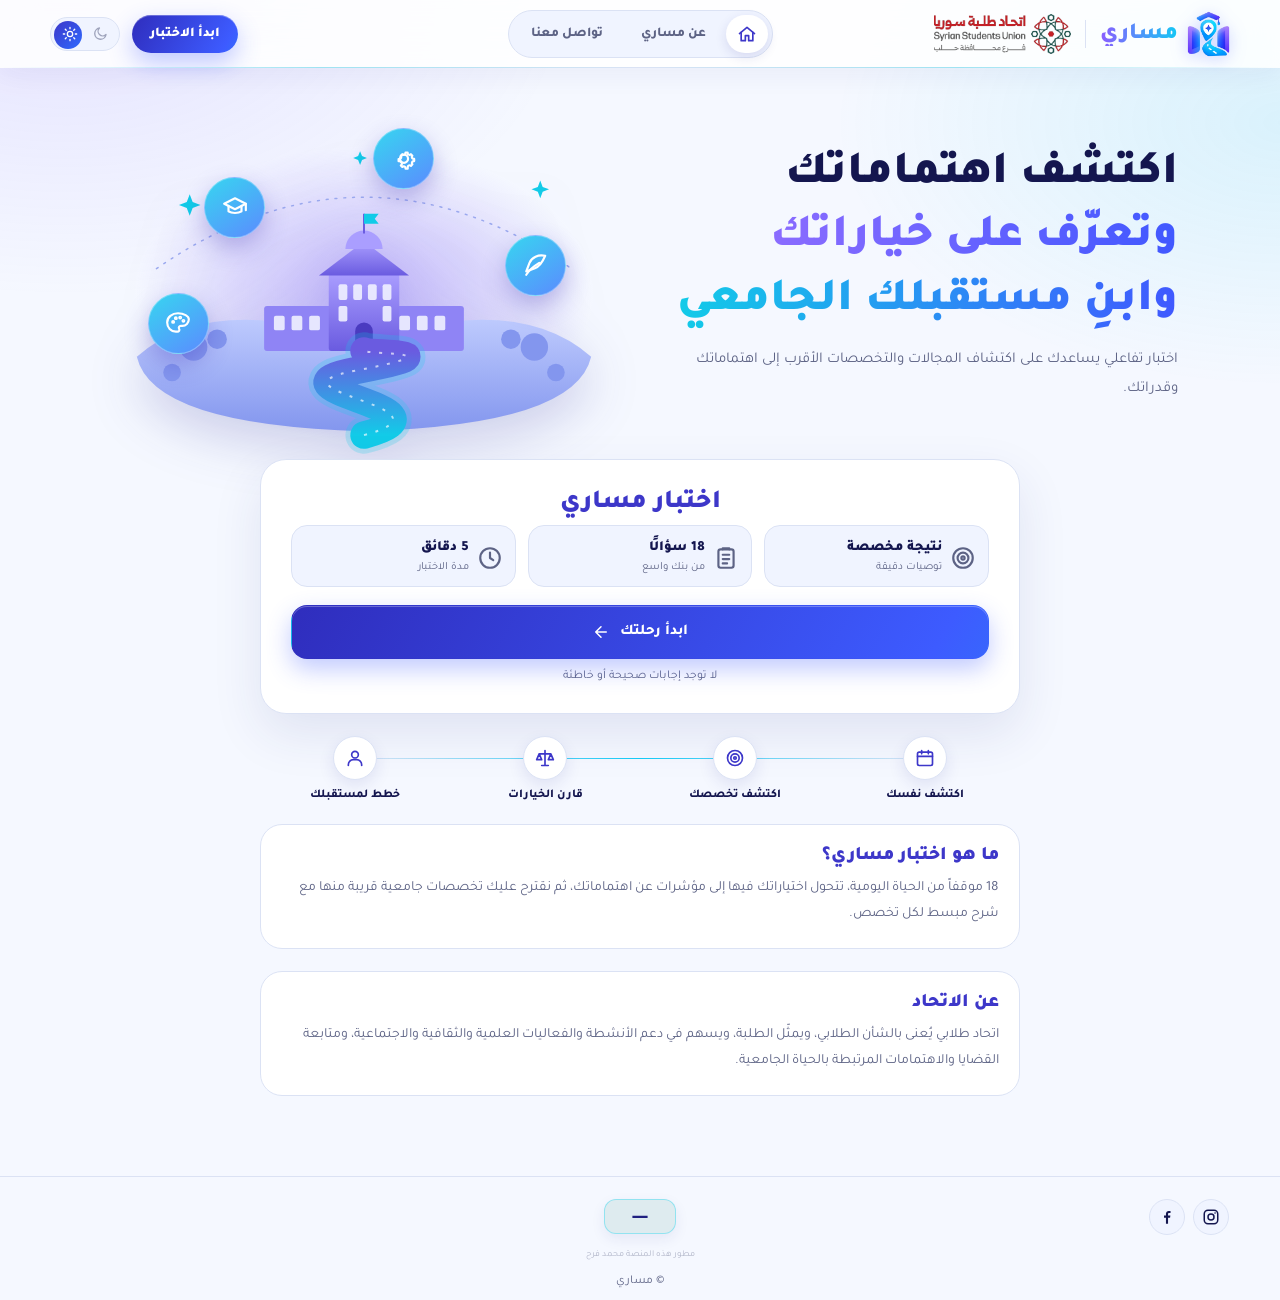
==== commit 0553f130: "Add files via upload" ====
--- a/index.html
+++ b/index.html
@@ -26,7 +26,7 @@
   <link rel="preconnect" href="https://fonts.googleapis.com" />
   <link rel="preconnect" href="https://fonts.gstatic.com" crossorigin />
   <link href="https://fonts.googleapis.com/css2?family=Tajawal:wght@500;700;800;900&display=swap" rel="stylesheet" />
-  <link rel="stylesheet" href="style.css?v=20261003-v7" />
+  <link rel="stylesheet" href="style.css?v=20261004-v8" />
 
 </head>
 
@@ -345,11 +345,9 @@
               <div class="result-note">
                 هذه النتيجة استرشادية لمساعدتك على اكتشاف اهتماماتك، وليست حكماً نهائياً بشأن التخصص المناسب لك. وقد تختلف ملاءمة التخصص حسب شروط القبول ونوع التعليم (عام، موازي، مفتوح، افتراضي، خاص) والخطة الدراسية في كل عام.
               </div>
-              <div class="actions">
+              <div class="result-actions">
                 <button class="btn primary" id="shareBtn" type="button"><span data-icon="share2" data-icon-size="18"></span><span>مشاركة صورة</span></button>
                 <button class="btn" id="restartBtn" type="button"><span data-icon="rotateCcw" data-icon-size="18"></span><span>ابدأ من جديد</span></button>
-              </div>
-              <div class="actions">
                 <button class="btn notes-btn" id="notesBtn" type="button"><span data-icon="messageSquareText" data-icon-size="18"></span><span>ملاحظات</span></button>
               </div>
             </div>
@@ -550,7 +548,7 @@
 
        ============================================================ -->
 
-  <script type="module" src="app.js?v=20261003-v7"></script>
+  <script type="module" src="app.js?v=20261004-v8"></script>
 
 </body>
 
--- a/style.css
+++ b/style.css
@@ -343,3 +343,64 @@
 @media (max-width:700px){.nav-cta{display:none}}
 
 .saved-hint{height:16px;line-height:16px;margin:-8px 0 4px}
+
+/* ===== v2.8: زر الوضع (حركة) ===== */
+.theme-btn{--knob:28px;--travel:34px;cursor:pointer}
+.theme-btn:before{width:var(--knob);height:var(--knob);transition:transform .5s cubic-bezier(.34,1.56,.64,1),background .4s}
+html.dark .theme-btn:before{transform:translateX(var(--travel))}
+.theme-btn span{width:var(--knob);height:var(--knob);opacity:.55;transition:opacity .35s,color .35s}
+.theme-btn span.active{opacity:1;color:#fff}
+.theme-btn span.active svg{animation:themeSpin .6s cubic-bezier(.3,.8,.3,1)}
+@media (max-width:700px){.theme-btn{--knob:26px;--travel:28px}}
+@media (max-width:360px){.theme-btn{--travel:20px}}
+html.theme-anim,html.theme-anim *,html.theme-anim *:before,html.theme-anim *:after{transition:background-color .45s ease,color .45s ease,border-color .45s ease,box-shadow .45s ease,fill .45s ease,stroke .45s ease!important}
+html.theme-anim .theme-btn:before{transition:transform .5s cubic-bezier(.34,1.56,.64,1),background .4s!important}
+@keyframes themeSpin{from{transform:rotate(-120deg) scale(.3);opacity:0}to{transform:none;opacity:1}}
+
+/* ===== v2.8: الأزرار ===== */
+.btn{min-height:52px;padding:0 22px;border-radius:16px;gap:10px;font-size:15px;font-weight:800;border:1px solid var(--line);background:var(--paper);color:var(--primary);box-shadow:0 1px 2px rgba(37,36,143,.06),0 6px 16px rgba(37,36,143,.06);transition:transform .22s cubic-bezier(.3,.8,.3,1),box-shadow .22s,border-color .22s,background-color .22s,color .22s}
+html.dark .btn{background:var(--soft)}
+.btn:hover:not(:disabled){transform:translateY(-2px);border-color:var(--accent);box-shadow:0 12px 26px rgba(37,36,143,.16)}
+.btn:active:not(:disabled){transform:translateY(0) scale(.98);box-shadow:0 2px 8px rgba(37,36,143,.12)}
+.btn svg{flex:none;transition:transform .25s cubic-bezier(.3,.8,.3,1)}
+#nextBtn:hover:not(:disabled) svg,.start-btn:hover svg,#startQuizBtn:hover svg{transform:translateX(-4px)}
+#backBtn:hover:not(:disabled) svg{transform:translateX(4px)}
+#shareBtn:hover svg{transform:translateY(-2px) rotate(-8deg)}
+#restartBtn:hover svg{transform:rotate(-120deg)}
+.btn.primary,.nav-cta{background:linear-gradient(120deg,#2f2dbd 0%,#3d5bff 55%,#12b8ea 100%);background-size:170% 100%;background-position:0 0;border-color:transparent;color:#fff;box-shadow:0 10px 24px rgba(61,91,255,.32),inset 0 1px 0 rgba(255,255,255,.28);transition:transform .22s cubic-bezier(.3,.8,.3,1),box-shadow .22s,background-position .6s ease}
+.btn.primary:hover:not(:disabled),.nav-cta:hover{background-position:100% 0;border-color:transparent;box-shadow:0 14px 30px rgba(61,91,255,.42),inset 0 1px 0 rgba(255,255,255,.34)}
+.btn.primary:after{opacity:.55}
+.btn.ghost{background:transparent;border:1px dashed var(--line);box-shadow:none;color:var(--muted)}
+.btn.ghost:hover:not(:disabled){color:var(--primary);border-style:solid;box-shadow:none}
+.btn:disabled{opacity:.45;filter:saturate(.6);box-shadow:none}
+.btn:focus-visible,.nav-cta:focus-visible{outline:3px solid rgba(18,203,232,.45);outline-offset:3px}
+
+/* ===== v2.8: حركات وشعور احترافي ===== */
+body:before{content:"";position:fixed;inset:-20%;z-index:-1;pointer-events:none;background:radial-gradient(40% 34% at 18% 14%,rgba(139,108,255,.14),transparent 70%),radial-gradient(36% 30% at 86% 24%,rgba(18,203,232,.12),transparent 70%);animation:drift 22s ease-in-out infinite alternate}
+html.dark body:before{background:radial-gradient(40% 34% at 18% 14%,rgba(139,108,255,.22),transparent 70%),radial-gradient(36% 30% at 86% 24%,rgba(18,203,232,.16),transparent 70%)}
+@keyframes drift{from{transform:translate3d(0,0,0) scale(1)}to{transform:translate3d(3%,2%,0) scale(1.08)}}
+.nav{transition:height .3s ease,box-shadow .3s ease,background-color .3s}
+.nav.scrolled{box-shadow:0 10px 34px rgba(37,36,143,.14)}
+.reveal{opacity:0;transform:translateY(22px);transition:opacity .8s cubic-bezier(.2,.7,.2,1),transform .8s cubic-bezier(.2,.7,.2,1)}
+.reveal.in{opacity:1;transform:none}
+.hero h2 span,.hero h2 strong{display:inline-block;animation:rise .8s .25s both}
+.hero h2 strong{animation-delay:.42s}
+.hero-svg{transform:translate3d(calc(var(--px,0)*-10px),calc(var(--py,0)*-8px),0);transition:transform .35s ease-out}
+.q .opt{animation:optIn .45s both}
+.q .opt:nth-child(2){animation-delay:.07s}.q .opt:nth-child(3){animation-delay:.14s}.q .opt:nth-child(4){animation-delay:.21s}
+@keyframes optIn{from{opacity:0;transform:translateY(12px)}to{opacity:1;transform:none}}
+.bar{position:relative;overflow:hidden}
+.bar:after{content:"";position:absolute;inset:0;background:linear-gradient(100deg,transparent 20%,rgba(255,255,255,.55) 50%,transparent 80%);transform:translateX(100%);animation:barShine 2.4s ease-in-out infinite}
+@keyframes barShine{to{transform:translateX(-100%)}}
+.best-card{animation:rise .6s both,cardGlow 5s ease-in-out 1.2s infinite}
+@keyframes cardGlow{0%,100%{box-shadow:0 14px 34px rgba(37,36,143,.14)}50%{box-shadow:0 18px 44px rgba(18,203,232,.28)}}
+.quiz-card{transition:box-shadow .4s}
+.quiz-card:hover{box-shadow:0 26px 64px rgba(37,36,143,.16)}
+
+/* v2.8b: نصوص الأزرار لا تلتف، وأزرار النتيجة بصفّين */
+.btn span{white-space:nowrap}
+.result-actions{display:flex;flex-wrap:wrap;gap:10px;margin-top:18px}
+.result-actions #shareBtn{flex:1 1 100%}
+.result-actions #restartBtn,.result-actions #notesBtn{flex:1 1 calc(50% - 5px)}
+.dim-bar-label{white-space:normal;line-height:1.3}
+@media (max-width:700px){.dim-bar{grid-template-columns:138px 1fr 40px;gap:8px}.dim-bar-label{font-size:12px;gap:6px}.dim-bar-icon{width:26px;height:26px;border-radius:8px}}
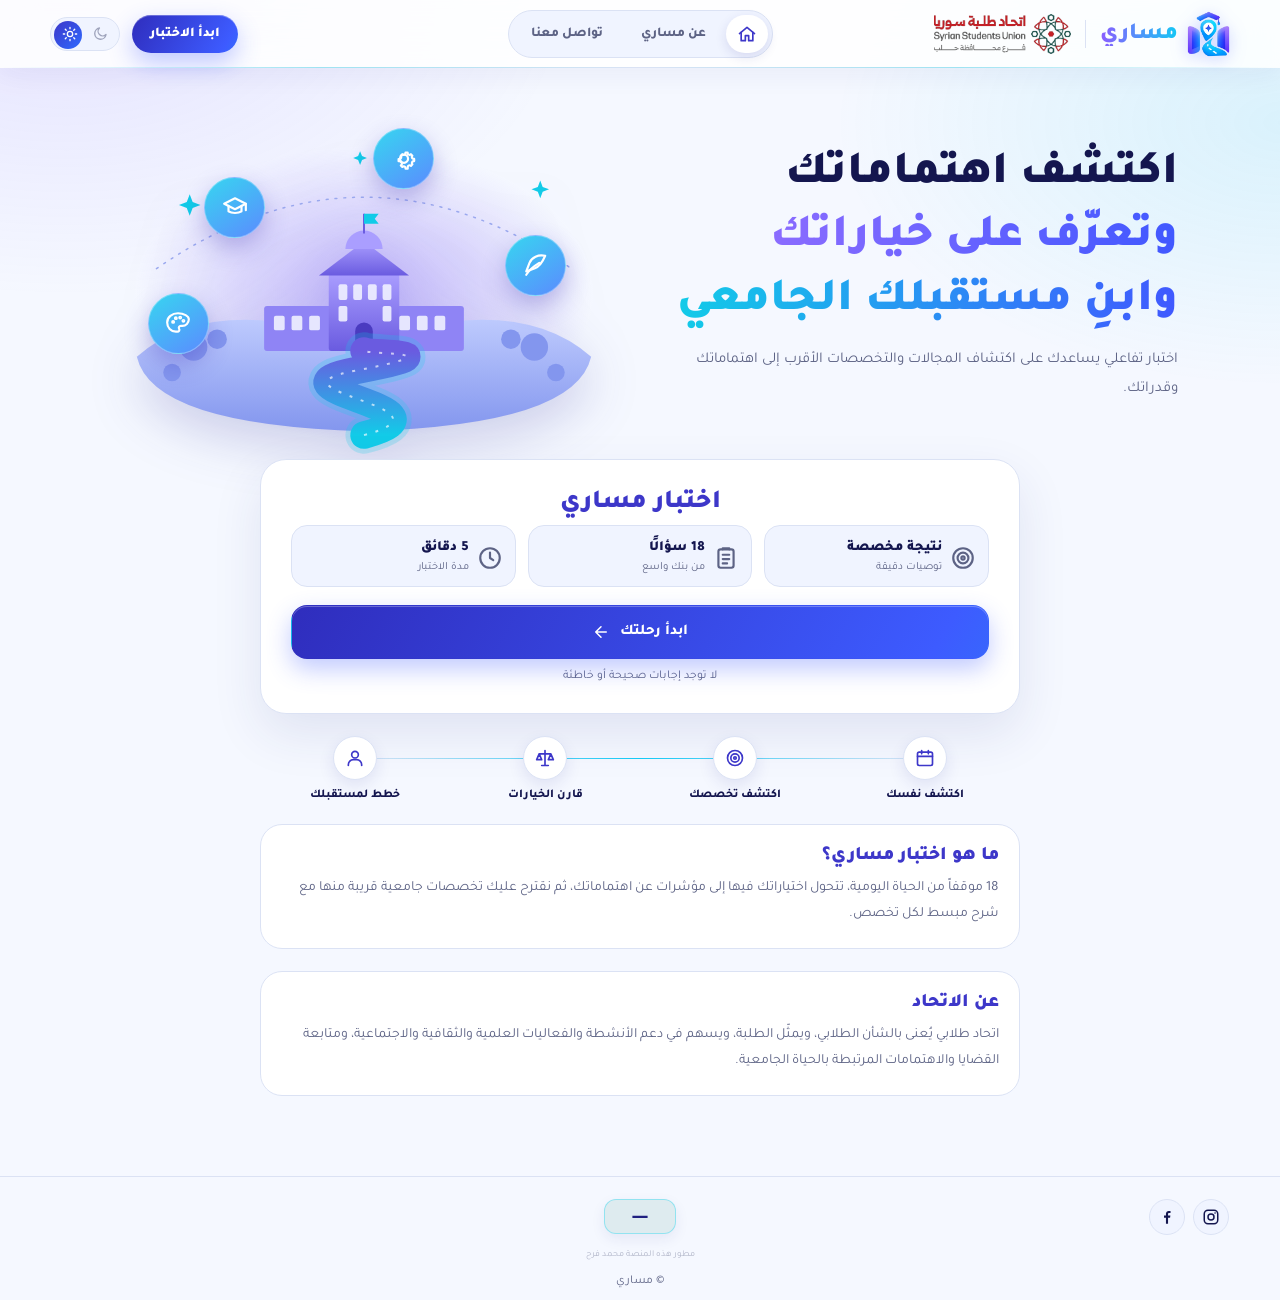
==== commit 281a35df: "Add files via upload" ====
--- a/index.html
+++ b/index.html
@@ -26,7 +26,7 @@
   <link rel="preconnect" href="https://fonts.googleapis.com" />
   <link rel="preconnect" href="https://fonts.gstatic.com" crossorigin />
   <link href="https://fonts.googleapis.com/css2?family=Tajawal:wght@500;700;800;900&display=swap" rel="stylesheet" />
-  <link rel="stylesheet" href="style.css?v=20261004-v8" />
+  <link rel="stylesheet" href="style.css?v=20261005-v10" />
 
 </head>
 
@@ -346,8 +346,8 @@
                 هذه النتيجة استرشادية لمساعدتك على اكتشاف اهتماماتك، وليست حكماً نهائياً بشأن التخصص المناسب لك. وقد تختلف ملاءمة التخصص حسب شروط القبول ونوع التعليم (عام، موازي، مفتوح، افتراضي، خاص) والخطة الدراسية في كل عام.
               </div>
               <div class="result-actions">
-                <button class="btn primary" id="shareBtn" type="button"><span data-icon="share2" data-icon-size="18"></span><span>مشاركة صورة</span></button>
-                <button class="btn" id="restartBtn" type="button"><span data-icon="rotateCcw" data-icon-size="18"></span><span>ابدأ من جديد</span></button>
+                <button class="btn primary featured" id="restartBtn" type="button"><span data-icon="rotateCcw" data-icon-size="22"></span><span>ابدأ من جديد</span></button>
+                <button class="btn" id="shareBtn" type="button"><span data-icon="share2" data-icon-size="18"></span><span>مشاركة صورة</span></button>
                 <button class="btn notes-btn" id="notesBtn" type="button"><span data-icon="messageSquareText" data-icon-size="18"></span><span>ملاحظات</span></button>
               </div>
             </div>
@@ -548,7 +548,7 @@
 
        ============================================================ -->
 
-  <script type="module" src="app.js?v=20261004-v8"></script>
+  <script type="module" src="app.js?v=20261005-v10"></script>
 
 </body>
 
--- a/style.css
+++ b/style.css
@@ -404,3 +404,43 @@
 .result-actions #restartBtn,.result-actions #notesBtn{flex:1 1 calc(50% - 5px)}
 .dim-bar-label{white-space:normal;line-height:1.3}
 @media (max-width:700px){.dim-bar{grid-template-columns:138px 1fr 40px;gap:8px}.dim-bar-label{font-size:12px;gap:6px}.dim-bar-icon{width:26px;height:26px;border-radius:8px}}
+
+/* ===== v2.9: زر الإعادة المميّز وترتيب أزرار النتيجة ===== */
+.result-actions{display:flex;flex-wrap:wrap;gap:10px;margin-top:18px}
+.result-actions #restartBtn{flex:1 1 100%}
+.result-actions #shareBtn,.result-actions #notesBtn{flex:1 1 calc(50% - 5px)}
+.btn.featured{min-height:62px;font-size:17px;font-weight:900;border-radius:20px;letter-spacing:.2px;background:linear-gradient(120deg,#6a4cff 0%,#3d6bff 50%,#14c9f5 100%);background-size:180% 100%;animation:featGlow 3.8s ease-in-out infinite}
+.btn.featured svg{width:22px;height:22px}
+.btn.featured:hover:not(:disabled) svg{transform:rotate(-200deg)}
+.btn.featured:after{opacity:.7}
+@keyframes featGlow{0%,100%{box-shadow:0 12px 28px rgba(61,91,255,.36),inset 0 1px 0 rgba(255,255,255,.3);background-position:0 0}50%{box-shadow:0 16px 40px rgba(20,201,245,.45),inset 0 1px 0 rgba(255,255,255,.4);background-position:100% 0}}
+
+/* شريط الرحلة: الدوائر فوق الخط دائمًا */
+.journey-step{z-index:1}.journey-ico{position:relative;z-index:1}.journey:before{z-index:0}
+
+/* ===== v2.9: تصميم الأزرار في الوضع الليلي فقط ===== */
+html.dark .btn{background:linear-gradient(180deg,rgba(255,255,255,.075),rgba(255,255,255,.025));border:1px solid rgba(150,165,255,.26);color:#e9ecff;box-shadow:inset 0 1px 0 rgba(255,255,255,.09),0 8px 22px rgba(0,0,0,.38)}
+html.dark .btn:hover:not(:disabled){background:linear-gradient(180deg,rgba(20,201,245,.16),rgba(110,100,255,.07));border-color:rgba(20,201,245,.7);color:#fff;box-shadow:0 0 0 1px rgba(20,201,245,.22),0 12px 30px rgba(20,201,245,.2)}
+html.dark .btn:active:not(:disabled){transform:scale(.98);box-shadow:0 2px 10px rgba(20,201,245,.18)}
+html.dark .btn.primary,html.dark .nav-cta{background:linear-gradient(120deg,#6a4cff 0%,#3d6bff 52%,#14c9f5 100%);background-size:170% 100%;border:1px solid rgba(255,255,255,.24);color:#fff;box-shadow:0 10px 28px rgba(76,92,255,.45),inset 0 1px 0 rgba(255,255,255,.35)}
+html.dark .btn.primary:hover:not(:disabled),html.dark .nav-cta:hover{background-position:100% 0;border-color:rgba(255,255,255,.4);box-shadow:0 14px 36px rgba(20,201,245,.5),inset 0 1px 0 rgba(255,255,255,.4)}
+html.dark .btn.ghost{background:transparent;border:1px dashed rgba(150,165,255,.35);color:#aeb4d6;box-shadow:none}
+html.dark .btn.ghost:hover:not(:disabled){border-style:solid;color:#fff;background:rgba(255,255,255,.05)}
+html.dark .btn:disabled{opacity:.4;filter:none;box-shadow:none}
+html.dark .btn:focus-visible,html.dark .nav-cta:focus-visible{outline:3px solid rgba(20,201,245,.55);outline-offset:3px}
+html.dark .btn.featured{animation:featGlowDark 3.8s ease-in-out infinite}
+@keyframes featGlowDark{0%,100%{box-shadow:0 12px 32px rgba(106,76,255,.5),inset 0 1px 0 rgba(255,255,255,.35)}50%{box-shadow:0 16px 46px rgba(20,201,245,.6),inset 0 1px 0 rgba(255,255,255,.45)}}
+html.dark .stepper-btn{background:rgba(255,255,255,.06);color:#cfd6ff}
+html.dark .stepper-btn:hover:not(:disabled){background:rgba(20,201,245,.16);color:#fff}
+html.dark .branch-btn,html.dark .union-btn{background:rgba(255,255,255,.04);border:1px solid rgba(150,165,255,.26);color:#e9ecff}
+html.dark .branch-btn:hover,html.dark .union-btn:hover{border-color:rgba(20,201,245,.7);background:rgba(20,201,245,.08)}
+html.dark .branch-btn.selected,html.dark .union-btn.selected{background:linear-gradient(180deg,rgba(20,201,245,.2),rgba(64,88,255,.12));border-color:#14c9f5;box-shadow:0 0 0 1px rgba(20,201,245,.35),0 10px 26px rgba(20,201,245,.22)}
+html.dark .branch-icon{color:#8fe6fb}
+html.dark .major-close,html.dark .note-close{background:rgba(255,255,255,.06);border-color:rgba(150,165,255,.3);color:#d6dbff}
+html.dark .major-close:hover,html.dark .note-close:hover{background:rgba(20,201,245,.18);color:#fff}
+html.dark .social-link{background:rgba(255,255,255,.06);border-color:rgba(150,165,255,.28)}
+html.dark .social-link:hover{border-color:#14c9f5;box-shadow:0 8px 20px rgba(20,201,245,.25)}
+html.dark .opt{background:rgba(255,255,255,.035);border-color:rgba(150,165,255,.24)}
+html.dark .opt:hover{border-color:#14c9f5;background:rgba(20,201,245,.08)}
+html.dark .opt.selected{background:linear-gradient(180deg,rgba(20,201,245,.2),rgba(64,88,255,.12));border-color:#14c9f5}
+@media (max-width:700px){html.dark #navActions{background:rgba(10,13,52,.92);backdrop-filter:blur(14px);border-top:1px solid rgba(150,165,255,.22)}}
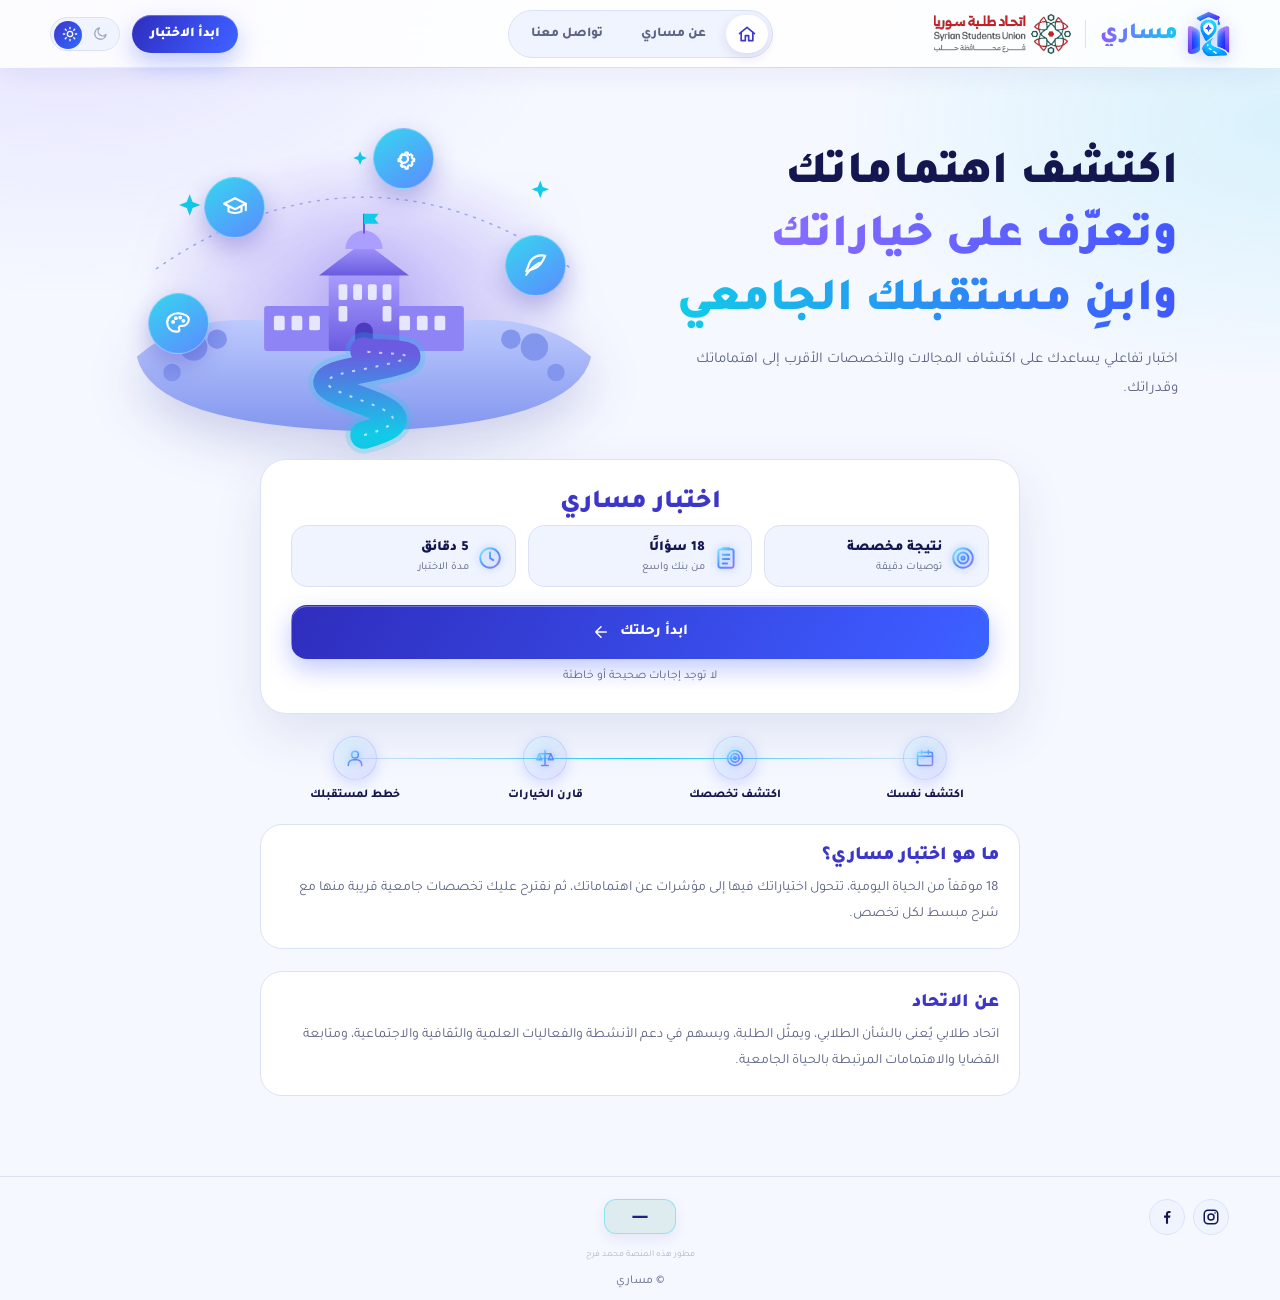
==== commit f89c9f96: "Add files via upload" ====
--- a/index.html
+++ b/index.html
@@ -6,7 +6,7 @@
 
   <meta charset="utf-8" />
 
-  <meta name="viewport" content="width=device-width, initial-scale=1, viewport-fit=cover" />
+  <meta name="viewport" content="width=device-width, initial-scale=1, viewport-fit=cover, interactive-widget=resizes-content" />
 
   <meta name="theme-color" content="#202080" />
 
@@ -26,7 +26,9 @@
   <link rel="preconnect" href="https://fonts.googleapis.com" />
   <link rel="preconnect" href="https://fonts.gstatic.com" crossorigin />
   <link href="https://fonts.googleapis.com/css2?family=Tajawal:wght@500;700;800;900&display=swap" rel="stylesheet" />
-  <link rel="stylesheet" href="style.css?v=20261005-v10" />
+  <link rel="stylesheet" href="style.css?v=20261006-v11" />
+  <link rel="stylesheet" href="chatbot.css?v=20261006-v11" />
+  <link rel="stylesheet" href="glow.css?v=20261006-v11" />
 
 </head>
 
@@ -346,9 +348,9 @@
                 هذه النتيجة استرشادية لمساعدتك على اكتشاف اهتماماتك، وليست حكماً نهائياً بشأن التخصص المناسب لك. وقد تختلف ملاءمة التخصص حسب شروط القبول ونوع التعليم (عام، موازي، مفتوح، افتراضي، خاص) والخطة الدراسية في كل عام.
               </div>
               <div class="result-actions">
-                <button class="btn primary featured" id="restartBtn" type="button"><span data-icon="rotateCcw" data-icon-size="22"></span><span>ابدأ من جديد</span></button>
-                <button class="btn" id="shareBtn" type="button"><span data-icon="share2" data-icon-size="18"></span><span>مشاركة صورة</span></button>
+                <button class="btn primary" id="shareBtn" type="button"><span data-icon="share2" data-icon-size="18"></span><span>مشاركة صورة</span></button>
                 <button class="btn notes-btn" id="notesBtn" type="button"><span data-icon="messageSquareText" data-icon-size="18"></span><span>ملاحظات</span></button>
+                <button class="btn ghost" id="restartBtn" type="button"><span data-icon="rotateCcw" data-icon-size="18"></span><span>ابدأ من جديد</span></button>
               </div>
             </div>
           </div>
@@ -548,7 +550,7 @@
 
        ============================================================ -->
 
-  <script type="module" src="app.js?v=20261005-v10"></script>
+  <script type="module" src="app.js?v=20261006-v11"></script>
 
 </body>
 
--- a/chatbot.css
+++ b/chatbot.css
@@ -0,0 +1,70 @@
+/* مساري AI — الأيقونة العائمة ونافذة المحادثة */
+
+/* ===== الأيقونة العائمة =====
+   الدائرة (اللوغو) ثابتة، وجزء «AI» ينزلق للجانب عند الفتح */
+.ai-fab{--h:68px;position:fixed;left:14px;bottom:calc(20px + env(safe-area-inset-bottom));z-index:900;height:var(--h);width:var(--h);padding:0;border:0;background:none;cursor:pointer;direction:ltr;
+  opacity:0;transform:translateX(-30px) scale(.5);pointer-events:none;
+  transition:opacity .4s ease,transform .6s cubic-bezier(.34,1.56,.64,1),width .55s cubic-bezier(.3,.8,.3,1);-webkit-tap-highlight-color:transparent}
+.ai-fab.show{opacity:1;transform:none;pointer-events:auto}
+.ai-fab.open{width:calc(var(--h)*1.82)}
+.ai-fab-body{position:relative;display:block;width:100%;height:100%;overflow:hidden;border-radius:999px;
+  background:url(assets/ai-badge.png) left center/auto 100% no-repeat;
+  filter:drop-shadow(0 8px 16px rgba(64,88,255,.45));animation:aiBob 3.6s ease-in-out infinite;transition:filter .3s}
+.ai-fab:hover .ai-fab-body{filter:drop-shadow(0 10px 22px rgba(18,203,232,.65))}
+.ai-fab:active{transform:scale(.95)}
+.ai-fab-ring{position:absolute;left:0;top:0;width:var(--h);height:var(--h);border-radius:50%;pointer-events:none;box-shadow:0 0 0 0 rgba(18,203,232,.55);animation:aiPulse 2.6s ease-out infinite}
+.ai-fab.open .ai-fab-ring{animation:none;opacity:0}
+.ai-fab:focus-visible{outline:3px solid rgba(18,203,232,.5);outline-offset:4px;border-radius:999px}
+@keyframes aiBob{0%,100%{transform:translateY(0)}50%{transform:translateY(-5px)}}
+@keyframes aiPulse{0%{box-shadow:0 0 0 0 rgba(18,203,232,.5)}70%,100%{box-shadow:0 0 0 16px rgba(18,203,232,0)}}
+
+/* ===== نافذة المحادثة ===== */
+.ai-panel{position:fixed;left:14px;bottom:calc(14px + env(safe-area-inset-bottom));z-index:1200;width:min(380px,calc(100% - 28px));height:min(560px,78vh);display:flex;flex-direction:column;overflow:hidden;
+  background:var(--paper);color:var(--text);border:1px solid var(--line);border-radius:24px;box-shadow:0 24px 70px rgba(10,14,45,.35);
+  opacity:0;visibility:hidden;transform:translateY(30px) scale(.92);transform-origin:bottom left;
+  transition:opacity .3s ease,transform .45s cubic-bezier(.34,1.4,.64,1),visibility 0s .45s}
+.ai-panel.active{opacity:1;visibility:visible;transform:none;transition:opacity .3s ease,transform .45s cubic-bezier(.34,1.4,.64,1),visibility 0s}
+
+.ai-head{display:flex;align-items:center;gap:11px;padding:13px 14px;color:#fff;background:linear-gradient(120deg,#2f2dbd,#3d5bff 60%,#12b8ea)}
+.ai-avatar{flex:none;width:40px;height:40px;border-radius:50%;overflow:hidden;background:url(assets/ai-badge.png) left center/auto 100% no-repeat;filter:drop-shadow(0 2px 6px rgba(0,0,0,.3))}
+.ai-head-text{flex:1;display:flex;flex-direction:column;gap:2px;min-width:0}
+.ai-head-text strong{font-size:16px;font-weight:900}
+.ai-head-text small{font-size:11.5px;opacity:.9;display:flex;align-items:center;gap:6px}
+.ai-dot{width:8px;height:8px;border-radius:50%;background:#4ade80;box-shadow:0 0 0 0 rgba(74,222,128,.7);animation:aiLive 2s infinite}
+@keyframes aiLive{70%,100%{box-shadow:0 0 0 7px rgba(74,222,128,0)}}
+.ai-close{flex:none;width:36px;height:36px;border:0;border-radius:50%;background:rgba(255,255,255,.18);color:#fff;display:grid;place-items:center;cursor:pointer;transition:background .2s,transform .2s}
+.ai-close:hover{background:rgba(255,255,255,.3);transform:rotate(90deg)}
+
+.ai-messages{flex:1;overflow-y:auto;overscroll-behavior:contain;padding:14px 12px 6px;display:flex;flex-direction:column;gap:10px;background:linear-gradient(180deg,var(--soft),var(--paper))}
+.ai-msg{max-width:86%;padding:10px 13px;border-radius:18px;font-size:14px;line-height:1.75;animation:aiMsgIn .35s cubic-bezier(.3,.9,.4,1) both;word-break:break-word}
+.ai-msg p{margin:0}.ai-msg p+p,.ai-msg ul+p,.ai-msg p+ul{margin-top:6px}
+.ai-msg ul{margin:0;padding:0 18px 0 0}
+.ai-msg.bot{align-self:flex-start;background:var(--paper);border:1px solid var(--line);border-bottom-right-radius:6px}
+.ai-msg.user{align-self:flex-end;color:#fff;background:linear-gradient(120deg,#3d37c9,#2f6bff);border-bottom-left-radius:6px}
+@keyframes aiMsgIn{from{opacity:0;transform:translateY(10px) scale(.96)}to{opacity:1;transform:none}}
+
+.ai-typing{display:inline-flex;gap:5px;align-items:center;height:20px}
+.ai-typing i{width:7px;height:7px;border-radius:50%;background:var(--accent);animation:aiDots 1.2s ease-in-out infinite}
+.ai-typing i:nth-child(2){animation-delay:.16s}.ai-typing i:nth-child(3){animation-delay:.32s}
+@keyframes aiDots{0%,60%,100%{transform:translateY(0);opacity:.45}30%{transform:translateY(-6px);opacity:1}}
+
+.ai-chips{display:flex;flex-wrap:wrap;gap:7px;padding:0 12px;background:var(--paper)}
+.ai-chips:not(:empty){padding:8px 12px 4px}
+.ai-chip{padding:8px 12px;border-radius:999px;border:1px solid var(--accent-line);background:var(--sel);color:var(--primary);font-size:12.5px;font-weight:800;cursor:pointer;animation:aiMsgIn .4s both;transition:transform .18s,box-shadow .18s}
+.ai-chip:nth-child(2){animation-delay:.06s}.ai-chip:nth-child(3){animation-delay:.12s}.ai-chip:nth-child(4){animation-delay:.18s}
+.ai-chip:hover{transform:translateY(-2px);box-shadow:0 6px 14px rgba(37,36,143,.15)}
+
+.ai-form{display:flex;gap:8px;padding:10px 12px 6px;background:var(--paper)}
+.ai-input{flex:1;min-width:0;height:46px;padding:0 15px;border:1px solid var(--line);border-radius:999px;background:var(--soft);color:var(--text);font-size:16px;outline:none;transition:border-color .2s,box-shadow .2s}
+.ai-input:focus{border-color:var(--accent);box-shadow:0 0 0 3px rgba(18,203,232,.18)}
+.ai-send{flex:none;width:46px;height:46px;border:0;border-radius:50%;display:grid;place-items:center;color:#fff;cursor:pointer;background:linear-gradient(120deg,#2f2dbd,#3d5bff 55%,#12b8ea);box-shadow:0 8px 18px rgba(61,91,255,.35);transition:transform .2s,opacity .2s}
+.ai-send:hover:not(:disabled){transform:scale(1.07) translateX(-2px)}
+.ai-send:disabled{opacity:.5;cursor:not-allowed}
+.ai-foot{padding:2px 12px 10px;text-align:center;font-size:10.5px;color:var(--muted);background:var(--paper)}
+
+/* الجوال: نافذة سفلية بعرض الشاشة */
+@media (max-width:700px){
+  .ai-fab{--h:60px;left:10px}
+  .ai-panel{left:0;right:0;bottom:var(--vv-b,0px);width:100%;height:min(82vh,640px,calc(var(--vv-h,100vh) - 8px));border-radius:24px 24px 0 0;transform-origin:bottom center;padding-bottom:env(safe-area-inset-bottom)}
+}
+@media (prefers-reduced-motion:reduce){.ai-fab-body,.ai-fab-ring,.ai-dot{animation:none!important}}
--- a/glow.css
+++ b/glow.css
@@ -0,0 +1,39 @@
+/* glow.css — أيقونات متوهجة، بطاقات زجاجية، أشرطة بتدريج، ترتيب الأزرار، وتخفيف الأداء (يُحمَّل بعد style.css) */
+
+/* ===== أيقونات بتدرّج وتوهّج ===== */
+.dim-bar-icon svg,.spec-ico svg,.q-icon svg,.journey-ico svg,.dir-chip-icon svg,.branch-icon svg,.mm-ico svg,.intro-stat i svg,.major-info h5 svg,.study-tip-title svg{stroke:url(#icg);stroke-width:1.8;filter:drop-shadow(0 0 4px rgba(79,140,255,.55))}
+.dim-bar-icon,.spec-ico,.journey-ico,.q-icon{background:linear-gradient(145deg,rgba(125,243,255,.16),rgba(90,80,255,.14));border:1px solid rgba(150,165,255,.35);box-shadow:inset 0 1px 0 rgba(255,255,255,.18),0 4px 14px rgba(64,88,255,.18)}
+.dim-bar-icon{width:38px;height:38px;border-radius:12px}
+.spec-ico{width:36px;height:36px;border-radius:11px;display:grid;place-items:center}
+
+/* ===== بطاقات التخصصات (زجاجية + مخطط خطي) ===== */
+.spec-card{background:linear-gradient(160deg,rgba(255,255,255,.08),rgba(255,255,255,.02)),var(--soft);border-color:rgba(150,165,255,.3);min-height:128px}
+.spec-pct{font-size:22px;background:linear-gradient(90deg,#7df3ff,#4f8cff);-webkit-background-clip:text;background-clip:text;color:transparent}
+.spec-card .spark{display:block;margin-top:auto}
+.spec-card .sp{display:block;width:100%;height:30px;filter:drop-shadow(0 0 4px rgba(79,140,255,.5))}
+
+/* ===== أشرطة الأبعاد: مسار زجاجي بتدريجات + توهّج ===== */
+.dim-bar-track{height:12px;background:repeating-linear-gradient(to left,rgba(150,165,255,.4) 0 1px,transparent 1px 9px),rgba(120,130,200,.16);border:1px solid rgba(150,165,255,.3);box-shadow:inset 0 2px 4px rgba(0,0,0,.18)}
+.dim-bar-fill{background:linear-gradient(90deg,#7df3ff,#2f6bff);box-shadow:0 0 10px rgba(47,107,255,.65)}
+.dim-bar-value{font-variant-numeric:tabular-nums}
+
+/* ===== أزرار صفحة النتيجة: مشاركة (كاملة) ثم ملاحظات | ابدأ من جديد ===== */
+.result-actions{display:grid;grid-template-columns:1fr 1fr;gap:10px;margin-top:18px}
+.result-actions .btn{flex:none;width:100%;margin:0}
+.result-actions #shareBtn{grid-column:1/-1;min-height:58px;font-size:16px}
+.result-actions #notesBtn,.result-actions #restartBtn{min-height:50px;font-size:14px}
+@media (max-width:380px){.result-actions{grid-template-columns:1fr}}
+
+/* ===== تخفيف الأداء ===== */
+body:before{animation:none}                       /* خلفية متحركة بحجم الشاشة كاملة */
+.best-card{animation:rise .6s both}               /* كان يحرّك box-shadow بلا توقف */
+.btn.featured,html.dark .btn.featured{animation:none}
+@media (max-width:700px),(hover:none){
+  body:before{display:none}
+  .btn.primary:after,.bar:after{display:none}
+  .ai-fab-body,.ai-fab-ring{animation:none}
+  .nav{backdrop-filter:none;background:var(--paper)}
+  html.dark .nav{background:#0a0d34}
+  .major-modal,.note-modal,.skip-reason-overlay{backdrop-filter:none}
+  html.dark #navActions{backdrop-filter:none}
+}
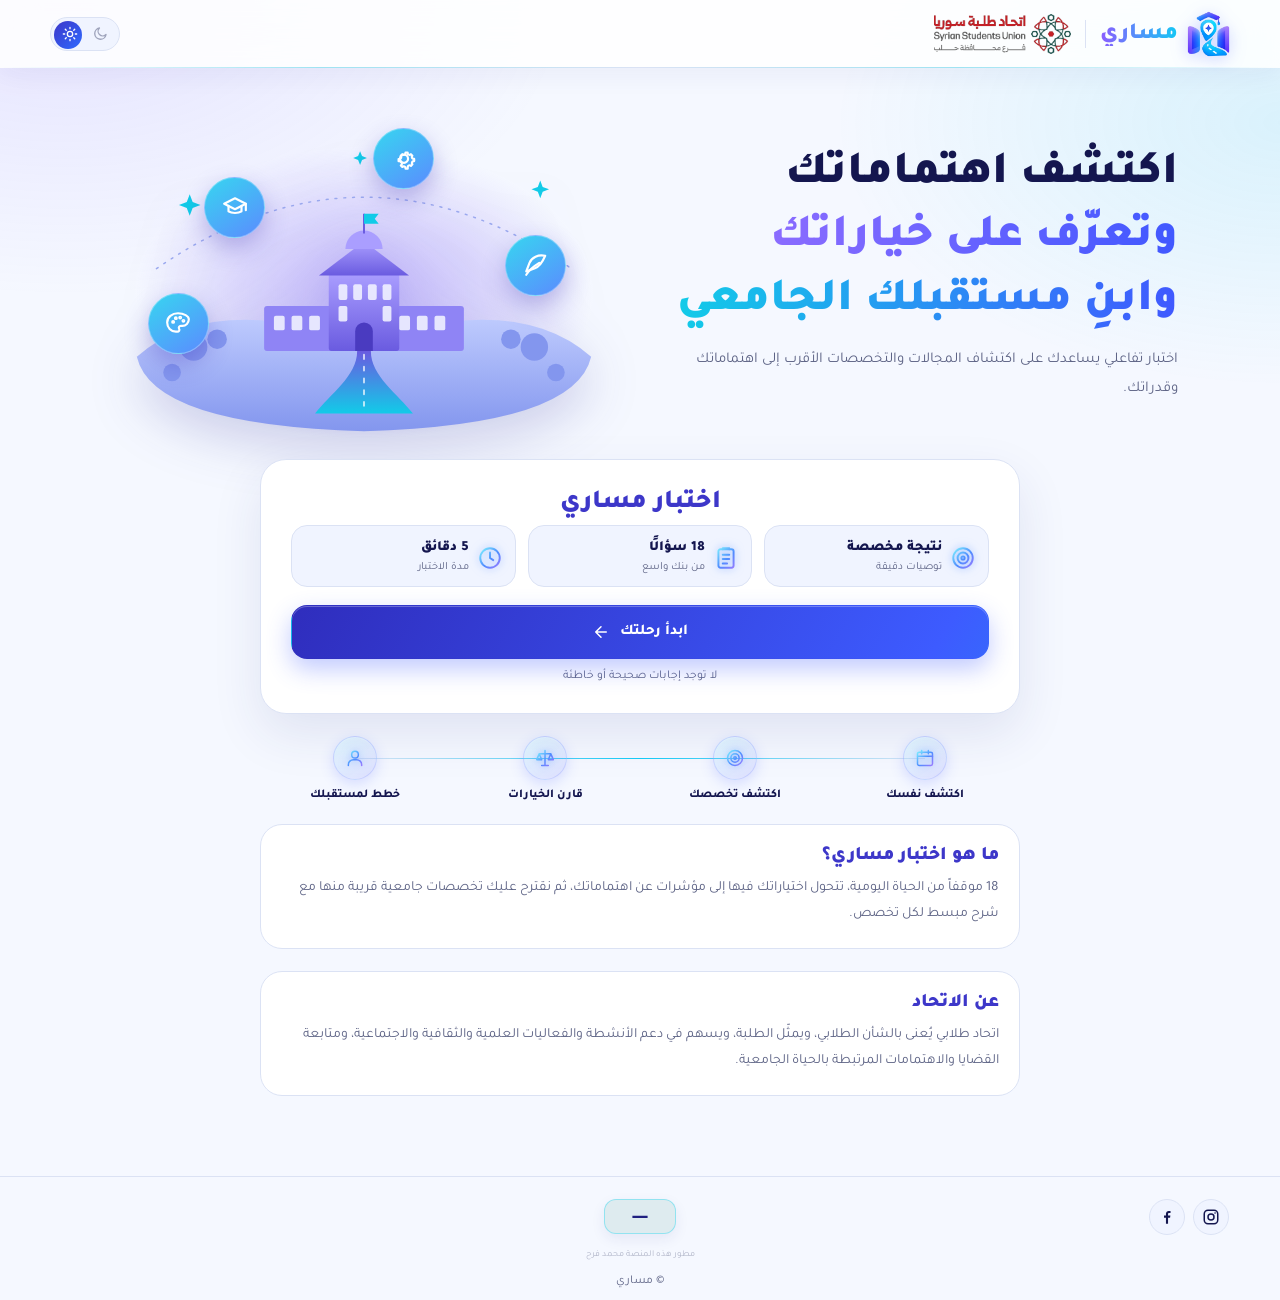
==== commit 88511177: "Add files via upload" ====
--- a/index.html
+++ b/index.html
@@ -39,14 +39,6 @@
     <nav class="nav" aria-label="التنقل الرئيسي">
       <div class="nav-left">
         <button type="button" class="theme-btn theme-toggle" id="themeBtn" aria-label="تبديل الوضع الليلي والنهاري" title="تبديل الوضع الليلي والنهاري"></button>
-        <a class="nav-cta" id="navCta" href="#top">ابدأ الاختبار</a>
-      </div>
-      <div class="nav-center">
-        <div class="nav-group">
-          <a class="nav-link nav-home active" id="homeBtn" href="#top" aria-label="الرئيسية" title="الرئيسية"><span data-icon="home" data-icon-size="20"></span></a>
-          <a class="nav-link" href="#about">عن مساري</a>
-          <a class="nav-link" href="#footer">تواصل معنا</a>
-        </div>
       </div>
       <div class="nav-right">
         <img class="nav-union-logo" src="assets/union-logo-wide.png" alt="شعار اتحاد طلبة سوريا" onerror="this.style.display='none';this.nextElementSibling&&(this.nextElementSibling.style.display='none')">
@@ -85,9 +77,8 @@
             <path class="il-pole" d="M240 104V124"/><path class="il-flag" d="M240 104h15l-4 5 4 5h-15Z"/>
             <g class="il-win"><rect x="148" y="208" width="11" height="15" rx="2"/><rect x="166" y="208" width="11" height="15" rx="2"/><rect x="184" y="208" width="11" height="15" rx="2"/><rect x="276" y="208" width="11" height="15" rx="2"/><rect x="294" y="208" width="11" height="15" rx="2"/><rect x="312" y="208" width="11" height="15" rx="2"/><rect x="214" y="176" width="9" height="16" rx="2"/><rect x="229" y="176" width="9" height="16" rx="2"/><rect x="244" y="176" width="9" height="16" rx="2"/><rect x="259" y="176" width="9" height="16" rx="2"/><rect x="214" y="198" width="9" height="16" rx="2"/><rect x="259" y="198" width="9" height="16" rx="2"/></g>
             <path class="il-door" d="M231 244V224a9 9 0 0 1 18 0v20Z"/>
-            <path class="il-road-glow" d="M240 330 C346 302 126 284 232 264 S250 248 240 244"/>
-            <path class="il-road" d="M240 330 C346 302 126 284 232 264 S250 248 240 244"/>
-            <path class="il-road-dash" d="M240 330 C346 302 126 284 232 264 S250 248 240 244"/>
+            <path class="il-road2" d="M233 244C233 270 205 288 190 308L290 308C275 288 247 270 247 244Z"/>
+            <path class="il-road2-dash" d="M240 248C240 272 240 290 240 306"/>
             <g class="il-spark"><path d="M62 84l3 8 8 3-8 3-3 8-3-8-8-3 8-3z"/><path d="M420 70l2.5 6.5 6.5 2.5-6.5 2.5-2.5 6.5-2.5-6.5-6.5-2.5 6.5-2.5z"/><path d="M236 40l2 5 5 2-5 2-2 5-2-5-5-2 5-2z"/></g>
           </svg>
           <div class="hero-orb orb-cap"><span data-icon="graduationCap" data-icon-size="26"></span></div>
@@ -348,9 +339,9 @@
                 هذه النتيجة استرشادية لمساعدتك على اكتشاف اهتماماتك، وليست حكماً نهائياً بشأن التخصص المناسب لك. وقد تختلف ملاءمة التخصص حسب شروط القبول ونوع التعليم (عام، موازي، مفتوح، افتراضي، خاص) والخطة الدراسية في كل عام.
               </div>
               <div class="result-actions">
-                <button class="btn primary" id="shareBtn" type="button"><span data-icon="share2" data-icon-size="18"></span><span>مشاركة صورة</span></button>
+                <button class="btn primary" id="restartBtn" type="button"><span data-icon="rotateCcw" data-icon-size="18"></span><span>ابدأ من جديد</span></button>
                 <button class="btn notes-btn" id="notesBtn" type="button"><span data-icon="messageSquareText" data-icon-size="18"></span><span>ملاحظات</span></button>
-                <button class="btn ghost" id="restartBtn" type="button"><span data-icon="rotateCcw" data-icon-size="18"></span><span>ابدأ من جديد</span></button>
+                <button class="btn" id="shareBtn" type="button"><span data-icon="share2" data-icon-size="18"></span><span>مشاركة صورة</span></button>
               </div>
             </div>
           </div>
--- a/glow.css
+++ b/glow.css
@@ -12,16 +12,15 @@
 .spec-card .spark{display:block;margin-top:auto}
 .spec-card .sp{display:block;width:100%;height:30px;filter:drop-shadow(0 0 4px rgba(79,140,255,.5))}
 
-/* ===== أشرطة الأبعاد: مسار زجاجي بتدريجات + توهّج ===== */
-.dim-bar-track{height:12px;background:repeating-linear-gradient(to left,rgba(150,165,255,.4) 0 1px,transparent 1px 9px),rgba(120,130,200,.16);border:1px solid rgba(150,165,255,.3);box-shadow:inset 0 2px 4px rgba(0,0,0,.18)}
-.dim-bar-fill{background:linear-gradient(90deg,#7df3ff,#2f6bff);box-shadow:0 0 10px rgba(47,107,255,.65)}
-.dim-bar-value{font-variant-numeric:tabular-nums}
+/* ===== أرقام أشرطة الأبعاد (الشكل الأصلي للشريط، لون جديد للأرقام) ===== */
+.dim-bar-value{color:#0a9fd0;font-variant-numeric:tabular-nums}
+html.dark .dim-bar-value{color:#5ee6ff}
 
-/* ===== أزرار صفحة النتيجة: مشاركة (كاملة) ثم ملاحظات | ابدأ من جديد ===== */
+/* ===== أزرار صفحة النتيجة: ابدأ من جديد (كاملة) ثم ملاحظات | مشاركة ===== */
 .result-actions{display:grid;grid-template-columns:1fr 1fr;gap:10px;margin-top:18px}
 .result-actions .btn{flex:none;width:100%;margin:0}
-.result-actions #shareBtn{grid-column:1/-1;min-height:58px;font-size:16px}
-.result-actions #notesBtn,.result-actions #restartBtn{min-height:50px;font-size:14px}
+.result-actions #restartBtn{grid-column:1/-1;min-height:58px;font-size:16px}
+.result-actions #notesBtn,.result-actions #shareBtn{min-height:50px;font-size:14px}
 @media (max-width:380px){.result-actions{grid-template-columns:1fr}}
 
 /* ===== تخفيف الأداء ===== */
@@ -37,3 +36,11 @@
   .major-modal,.note-modal,.skip-reason-overlay{backdrop-filter:none}
   html.dark #navActions{backdrop-filter:none}
 }
+
+/* ===== الشريط العلوي: الشعارات وزر الوضع فقط ===== */
+.nav{grid-template-columns:auto 1fr}
+.nav-right{justify-self:end}
+
+/* ===== رسمة الهيرو: طريق متدرّج داخل التلّة ===== */
+.il-road2{fill:url(#gRoad)}
+.il-road2-dash{fill:none;stroke:#fff;stroke-opacity:.7;stroke-width:2;stroke-dasharray:4 8;stroke-linecap:round}
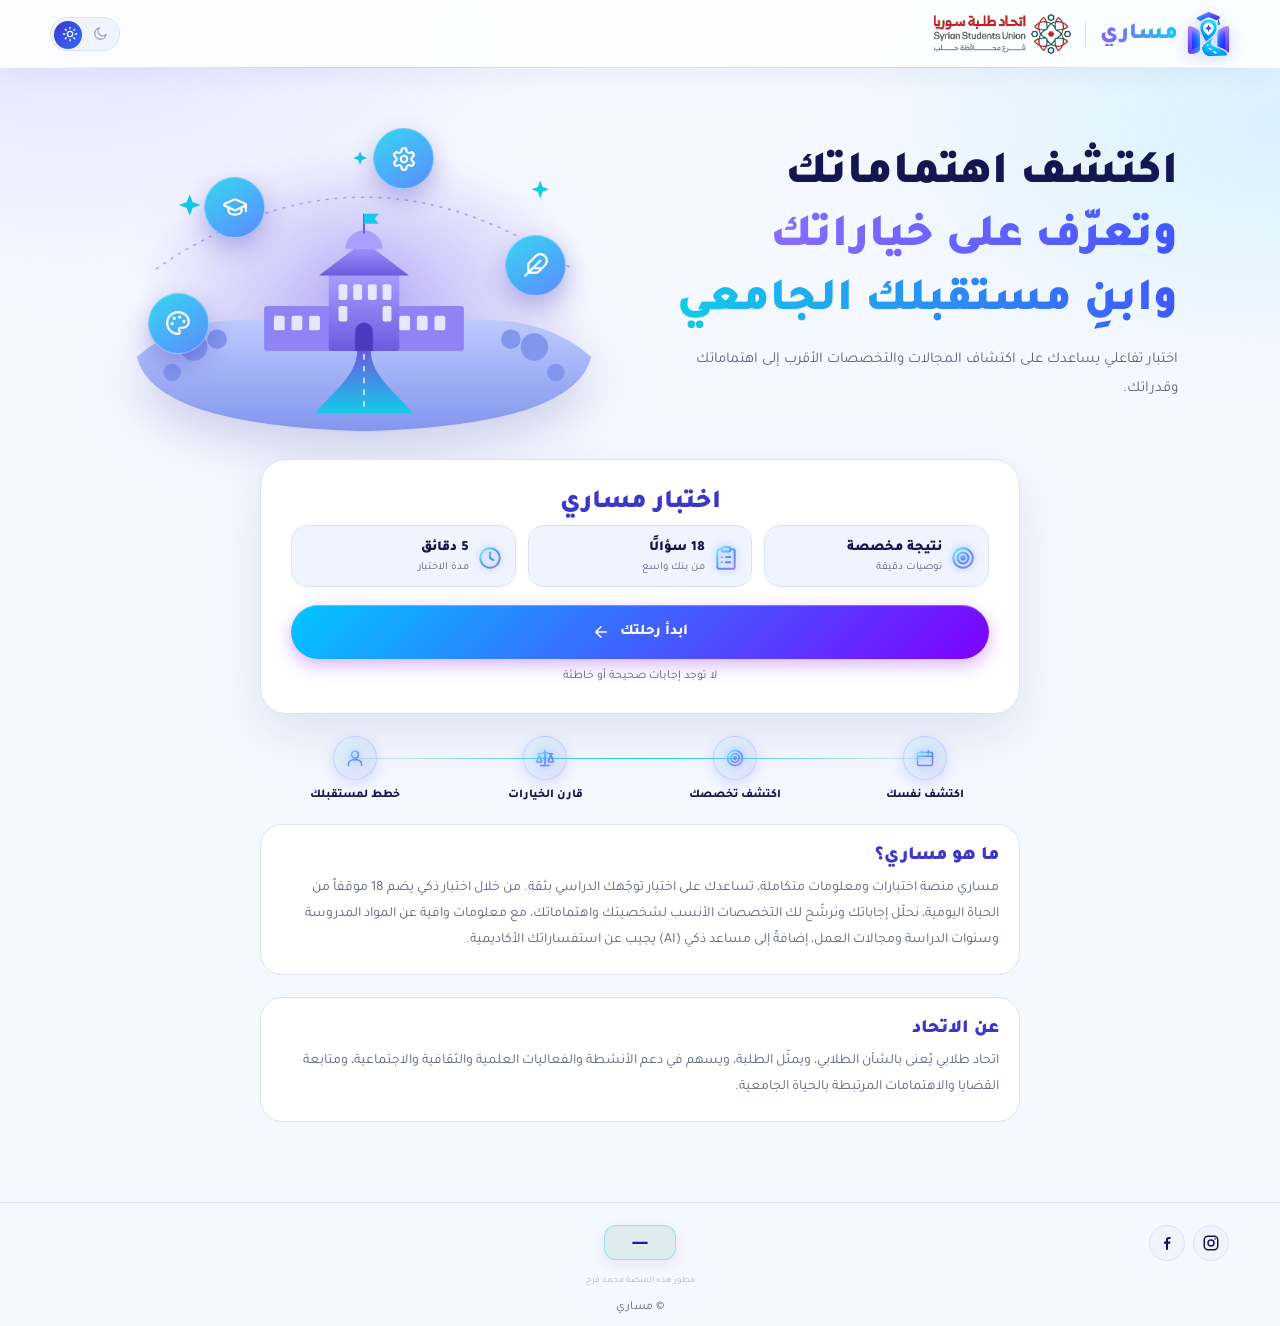
==== commit 9f022a0e: "Add files via upload" ====
--- a/index.html
+++ b/index.html
@@ -1,39 +1,28 @@
 <!doctype html>
-
 <html lang="ar" dir="rtl">
-
 <head>
-
   <meta charset="utf-8" />
-
   <meta name="viewport" content="width=device-width, initial-scale=1, viewport-fit=cover, interactive-widget=resizes-content" />
-
   <meta name="theme-color" content="#202080" />
-
   <meta name="color-scheme" content="light dark" />
-
   <link rel="icon" type="image/png" href="assets/favicon.png" />
   <title>مساري | اكتشف اهتماماتك، واختر مستقبلك</title>
-
   <meta name="description" content="مساري: اختبار تفاعلي استرشادي يساعدك على اكتشاف اهتماماتك والتعرّف على مجالات وتخصصات مناسبة لك." />
-
   <meta property="og:title" content="مساري | اكتشف اهتماماتك، واختر مستقبلك" />
-
   <meta property="og:description" content="اختبار تفاعلي استرشادي يساعدك على اكتشاف اهتماماتك والتعرّف على مجالات وتخصصات مناسبة." />
-
   <meta property="og:type" content="website" />
 
   <link rel="preconnect" href="https://fonts.googleapis.com" />
   <link rel="preconnect" href="https://fonts.gstatic.com" crossorigin />
   <link href="https://fonts.googleapis.com/css2?family=Tajawal:wght@500;700;800;900&display=swap" rel="stylesheet" />
-  <link rel="stylesheet" href="style.css?v=20261006-v11" />
-  <link rel="stylesheet" href="chatbot.css?v=20261006-v11" />
-  <link rel="stylesheet" href="glow.css?v=20261006-v11" />
-
+
+  <!-- Cascade order matters: glow.css overrides style.css. Keep the ?v= value
+       identical across all assets (and the JS module imports) when releasing. -->
+  <link rel="stylesheet" href="style.css?v=1.1" />
+  <link rel="stylesheet" href="chatbot.css?v=1.1" />
+  <link rel="stylesheet" href="glow.css?v=1.1" />
 </head>
-
 <body>
-
   <div class="page">
 
     <nav class="nav" aria-label="التنقل الرئيسي">
@@ -48,8 +37,6 @@
         </a>
       </div>
     </nav>
-
-
 
     <div class="wrap">
 
@@ -89,202 +76,97 @@
         <p class="hero-desc">اختبار تفاعلي يساعدك على اكتشاف المجالات والتخصصات الأقرب إلى اهتماماتك وقدراتك.</p>
       </section>
 
-
-
       <div class="quiz-card">
 
-<!-- ============================================================
-
-     شاشة الترحيب
-
-     ============================================================ -->
-
-<div class="intro-screen" id="introScreen">
-  <div class="intro-kicker">اختبار مساري</div>
-  <div class="intro-stats">
-    <div class="intro-stat"><strong>نتيجة مخصصة</strong><span>توصيات دقيقة</span><i><span data-icon="target" data-icon-size="26"></span></i></div>
-    <div class="intro-stat"><strong>18 سؤالًا</strong><span>من بنك واسع</span><i><span data-icon="clipboardList" data-icon-size="26"></span></i></div>
-    <div class="intro-stat"><strong>5 دقائق</strong><span>مدة الاختبار</span><i><span data-icon="clock" data-icon-size="26"></span></i></div>
-  </div>
-  <button class="btn primary start-btn" id="startBtn" type="button">ابدأ رحلتك <span data-icon="arrowLeft" data-icon-size="18"></span></button>
-  <div class="intro-note">لا توجد إجابات صحيحة أو خاطئة</div>
-</div>
-
-<!-- ============================================================
-
-     شاشة التسجيل الموحّدة
-
-     ============================================================ -->
-
-<div class="intro-screen hidden" id="registrationScreen">
-<div class="flow-stepper" aria-label="مراحل التسجيل">
-  <div class="flow-step active"><b>1</b><span>أخبرنا عنك</span></div><i></i>
-  <div class="flow-step"><b>2</b><span>دراستك</span></div><i></i>
-  <div class="flow-step"><b>3</b><span>انضمامك</span></div><i></i>
-  <div class="flow-step"><b>4</b><span>ابدأ الاختبار</span></div>
-</div>
-
-  <h3 class="reg-title">قبل أن نبدأ</h3>
-
-  <p class="reg-subtitle">هذه المعلومات تساعدنا على تقديم نتيجة مخصصة لك.</p>
-
-
-
-  <!-- الاسم -->
-
-  <div class="reg-field">
-
-    <label for="regName">الاسم الكامل <span class="req">*</span></label>
-
-    <input type="text" id="regName" placeholder="أدخل اسمك الثلاثي" autocomplete="name">
-
-  </div>
-
-
-
-  <!-- الهاتف -->
-
-  <div class="reg-field">
-
-    <label for="regPhone">رقم الهاتف <span class="req">*</span></label>
-
-    <input type="tel" id="regPhone" placeholder="09XXXXXXXX" autocomplete="tel" inputmode="tel">
-
-  </div>
-
-
-
-  <!-- العمر -->
-
-  <div class="reg-field">
-
-    <label for="age">العمر <span class="req">*</span></label>
-
-    <div class="age-stepper">
-
-      <button type="button" class="stepper-btn" id="ageMinus" aria-label="تقليل العمر">−</button>
-
-      <input type="number" id="age" min="18" max="100" value="18" inputmode="numeric" aria-label="العمر">
-
-      <button type="button" class="stepper-btn" id="agePlus" aria-label="زيادة العمر">+</button>
-
-    </div>
-
-  </div>
-
-
-
-  <!-- الفرع الدراسي -->
-
-  <div class="reg-field">
-
-    <label>الفرع الدراسي <span class="req">*</span></label>
-
-    <div class="branch-options" role="radiogroup" aria-label="الفرع الدراسي">
-
-      <button type="button" class="branch-btn" data-branch="sci" role="radio" aria-checked="false">
-
-        <span class="branch-icon" data-icon="flaskConical" data-icon-size="26"></span>
-
-        <span class="branch-label">علمي</span>
-
-      </button>
-
-      <button type="button" class="branch-btn" data-branch="lit" role="radio" aria-checked="false">
-
-        <span class="branch-icon" data-icon="bookOpen" data-icon-size="26"></span>
-
-        <span class="branch-label">أدبي</span>
-
-      </button>
-
-    </div>
-
-  </div>
-
-
-
-  <!-- الفرع المستهدف (اختياري) -->
-
-  <div class="reg-field">
-
-    <label for="regTargetBranch">الفرع الأكاديمي الذي تطمح إليه</label>
-
-    <input type="text" id="regTargetBranch" placeholder="مثال: هندسة المعلوماتية (اختياري)">
-
-  </div>
-
-
-
-  <!-- الانضمام للاتحاد -->
-
-  <div class="reg-field">
-
-    <label>هل ترغب في الانضمام إلى اتحاد طلبة سورية؟ <span class="req">*</span></label>
-
-    <div class="union-options" role="radiogroup" aria-label="الانضمام للاتحاد">
-
-      <button type="button" class="union-btn" data-union="نعم" role="radio" aria-checked="false">
-
-        <span class="union-icon" data-icon="check" data-icon-size="18"></span>
-
-        <span class="union-label">نعم</span>
-
-      </button>
-
-      <button type="button" class="union-btn" data-union="لا" role="radio" aria-checked="false">
-
-        <span class="union-icon" data-icon="x" data-icon-size="18"></span>
-
-        <span class="union-label">لا</span>
-
-      </button>
-
-    </div>
-
-  </div>
-
-
-
-  <!-- زر البدء -->
-
-  <button class="btn primary reg-start-btn" id="startQuizBtn" type="button">ابدأ الاختبار</button>
-
-
-
-  <p class="form-data-note">تُجمع هذه البيانات لأغراض إحصائية بحتة ولدراسة توجهات الطلاب.</p>
-
-</div>
-
-        <!-- ============================================================
-
-             شاشة الأسئلة والنتيجة
-
-             ============================================================ -->
+        <!-- The three screens below are toggled by app.js via the .hidden class:
+             intro -> registration -> quizContent (questions, then result). -->
+        <div class="intro-screen" id="introScreen">
+          <div class="intro-kicker">اختبار مساري</div>
+          <div class="intro-stats">
+            <div class="intro-stat"><strong>نتيجة مخصصة</strong><span>توصيات دقيقة</span><i><span data-icon="target" data-icon-size="26"></span></i></div>
+            <div class="intro-stat"><strong>18 سؤالًا</strong><span>من بنك واسع</span><i><span data-icon="clipboardList" data-icon-size="26"></span></i></div>
+            <div class="intro-stat"><strong>5 دقائق</strong><span>مدة الاختبار</span><i><span data-icon="clock" data-icon-size="26"></span></i></div>
+          </div>
+          <button class="btn primary start-btn" id="startBtn" type="button">ابدأ رحلتك <span data-icon="arrowLeft" data-icon-size="18"></span></button>
+          <div class="intro-note">لا توجد إجابات صحيحة أو خاطئة</div>
+        </div>
+
+        <div class="intro-screen hidden" id="registrationScreen">
+          <div class="flow-stepper" aria-label="مراحل التسجيل">
+            <div class="flow-step active"><b>1</b><span>أخبرنا عنك</span></div><i></i>
+            <div class="flow-step"><b>2</b><span>دراستك</span></div><i></i>
+            <div class="flow-step"><b>3</b><span>انضمامك</span></div><i></i>
+            <div class="flow-step"><b>4</b><span>ابدأ الاختبار</span></div>
+          </div>
+
+          <h3 class="reg-title">قبل أن نبدأ</h3>
+          <p class="reg-subtitle">هذه المعلومات تساعدنا على تقديم نتيجة مخصصة لك.</p>
+
+          <div class="reg-field">
+            <label for="regName">الاسم الكامل <span class="req">*</span></label>
+            <input type="text" id="regName" placeholder="أدخل اسمك الثلاثي" autocomplete="name">
+          </div>
+
+          <div class="reg-field">
+            <label for="regPhone">رقم الهاتف <span class="req">*</span></label>
+            <input type="tel" id="regPhone" placeholder="09XXXXXXXX" autocomplete="tel" inputmode="tel">
+          </div>
+
+          <div class="reg-field">
+            <label for="age">العمر <span class="req">*</span></label>
+            <div class="age-stepper">
+              <button type="button" class="stepper-btn" id="ageMinus" aria-label="تقليل العمر">−</button>
+              <input type="number" id="age" min="14" max="100" value="17" inputmode="numeric" aria-label="العمر">
+              <button type="button" class="stepper-btn" id="agePlus" aria-label="زيادة العمر">+</button>
+            </div>
+          </div>
+
+          <div class="reg-field">
+            <label>الفرع الدراسي <span class="req">*</span></label>
+            <div class="branch-options" role="radiogroup" aria-label="الفرع الدراسي">
+              <button type="button" class="branch-btn" data-branch="sci" role="radio" aria-checked="false">
+                <span class="branch-icon" data-icon="flaskConical" data-icon-size="26"></span>
+                <span class="branch-label">علمي</span>
+              </button>
+              <button type="button" class="branch-btn" data-branch="lit" role="radio" aria-checked="false">
+                <span class="branch-icon" data-icon="bookOpen" data-icon-size="26"></span>
+                <span class="branch-label">أدبي</span>
+              </button>
+            </div>
+          </div>
+
+          <div class="reg-field">
+            <label for="regTargetBranch">الفرع الأكاديمي الذي تطمح إليه</label>
+            <input type="text" id="regTargetBranch" placeholder="مثال: هندسة المعلوماتية (اختياري)">
+          </div>
+
+          <div class="reg-field">
+            <label>هل ترغب في الانضمام إلى اتحاد طلبة سورية؟ <span class="req">*</span></label>
+            <div class="union-options" role="radiogroup" aria-label="الانضمام للاتحاد">
+              <button type="button" class="union-btn" data-union="نعم" role="radio" aria-checked="false">
+                <span class="union-icon" data-icon="check" data-icon-size="18"></span>
+                <span class="union-label">نعم</span>
+              </button>
+              <button type="button" class="union-btn" data-union="لا" role="radio" aria-checked="false">
+                <span class="union-icon" data-icon="x" data-icon-size="18"></span>
+                <span class="union-label">لا</span>
+              </button>
+            </div>
+          </div>
+
+          <button class="btn primary reg-start-btn" id="startQuizBtn" type="button">ابدأ الاختبار</button>
+
+          <p class="form-data-note">بمتابعتك أنت موافق على إرسال بياناتك. نجمعها لدراسة توجهات الطلاب وتحسين الاختبار.</p>
+        </div>
 
         <div id="quizContent" class="hidden">
-
           <div class="section-title" id="titleBar">
-
             <h3>اكتشف مسارك</h3>
-
             <div class="qCounter" id="qCounter">السؤال 1</div>
-
-          </div>
-
+          </div>
           <div class="progress" aria-hidden="true"><div class="bar" id="bar"></div></div>
-
           <div class="saved-hint" id="savedHint">تم حفظ تقدمك</div>
-
           <div id="questions" aria-live="polite"></div>
-
-
-
-          <!-- ============================================================
-
-               شاشة النتيجة
-
-               ============================================================ -->
 
           <div class="result" id="resultBox" tabindex="-1">
             <div class="resultBox">
@@ -336,7 +218,7 @@
                 </div>
               </div>
               <div class="result-note">
-                هذه النتيجة استرشادية لمساعدتك على اكتشاف اهتماماتك، وليست حكماً نهائياً بشأن التخصص المناسب لك. وقد تختلف ملاءمة التخصص حسب شروط القبول ونوع التعليم (عام، موازي، مفتوح، افتراضي، خاص) والخطة الدراسية في كل عام.
+                هذه النتيجة استرشادية لمساعدتك على اكتشاف اهتماماتك، وليست حكماً نهائياً بشأن التخصص المناسب لك. وقد تختلف ملاءمة التخصص حسب شروط القبول ونوع التعليم (عام، موازي، مفتوح، افتراضي، خاص) والخطة الدراسية في كل عام. وباستخدامك المنصة تقرّ بأن المسؤولية عن أي قرار دراسي تقع عليك، وبأن المنصة وجهة تطويرها غير مسؤولتين عن نتائجه.
               </div>
               <div class="result-actions">
                 <button class="btn primary" id="restartBtn" type="button"><span data-icon="rotateCcw" data-icon-size="18"></span><span>ابدأ من جديد</span></button>
@@ -346,20 +228,12 @@
             </div>
           </div>
 
-          <!-- أزرار التنقل -->
-
           <div class="actions" id="navActions">
-
             <button class="btn primary" id="nextBtn" type="button">التالي</button>
-
             <button class="btn ghost" id="skipBtn" type="button" title="تخطي هذا السؤال">تخطي</button>
-
             <button class="btn" id="backBtn" type="button" disabled>السابق <span data-icon="arrowLeft" data-icon-size="18"></span></button>
-
-          </div>
-
-        </div>
-
+          </div>
+        </div>
       </div>
 
       <div class="journey" id="journey" aria-label="مراحل الرحلة">
@@ -369,180 +243,75 @@
         <div class="journey-step"><span class="journey-ico"><span data-icon="user" data-icon-size="20"></span></span>خطط لمستقبلك</div>
       </div>
 
-      <!-- ============================================================
-
-           عن مساري
-
-           ============================================================ -->
-
       <section class="about-card" id="about" aria-label="عن اختبار مساري">
-
-        <h3>ما هو اختبار مساري؟</h3>
-
-        <p>18 موقفاً من الحياة اليومية، تتحول اختياراتك فيها إلى مؤشرات عن اهتماماتك، ثم نقترح عليك تخصصات جامعية قريبة منها مع شرح مبسط لكل تخصص.</p>
-
+        <h3>ما هو مساري؟</h3>
+        <p>مساري منصة اختبارات ومعلومات متكاملة، تساعدك على اختيار توجّهك الدراسي بثقة. من خلال اختبار ذكي يضم 18 موقفاً من الحياة اليومية، نحلّل إجاباتك ونرشّح لك التخصصات الأنسب لشخصيتك واهتماماتك، مع معلومات وافية عن المواد المدروسة وسنوات الدراسة ومجالات العمل، إضافةً إلى مساعد ذكي (AI) يجيب عن استفساراتك الأكاديمية.</p>
       </section>
 
-
-
       <section class="union-about" aria-label="عن الاتحاد">
-
         <div>
-
           <h3>عن الاتحاد</h3>
-
           <p>اتحاد طلابي يُعنى بالشأن الطلابي، ويمثّل الطلبة، ويسهم في دعم الأنشطة والفعاليات العلمية والثقافية والاجتماعية، ومتابعة القضايا والاهتمامات المرتبطة بالحياة الجامعية.</p>
-
-        </div>
-
+        </div>
       </section>
-
     </div>
 
-
-
-    <!-- ============================================================
-
-         الفوتر
-
-         ============================================================ -->
-
     <footer class="site-footer" id="footer">
-
       <div class="footer-block footer-counter">
-
         <div class="counter" aria-label="عدد الزيارات"><b id="visitCount">—</b></div>
-
-      </div>
-
+      </div>
       <div class="footer-block footer-social">
-
         <div class="social-links" aria-label="روابط الاتحاد على مواقع التواصل">
-
           <a class="social-link" href="https://www.instagram.com/studentaleppo" target="_blank" rel="noopener noreferrer" aria-label="إنستغرام اتحاد طلبة سوريا">
-
             <svg viewBox="0 0 24 24" fill="none" aria-hidden="true"><rect x="3" y="3" width="18" height="18" rx="5" stroke="currentColor" stroke-width="2"/><circle cx="12" cy="12" r="4" stroke="currentColor" stroke-width="2"/><circle cx="17.4" cy="6.7" r="1.1" fill="currentColor"/></svg>
-
           </a>
-
           <a class="social-link" href="https://www.facebook.com/share/1Bwm9gAzdP/" target="_blank" rel="noopener noreferrer" aria-label="فيسبوك اتحاد طلبة سوريا">
-
             <svg viewBox="0 0 24 24" fill="currentColor" aria-hidden="true"><path d="M13.4 21v-8h2.7l.4-3h-3.1V8.1c0-.9.3-1.5 1.6-1.5h1.7V4c-.3 0-1.2-.1-2.3-.1-2.3 0-3.8 1.4-3.8 3.9V10H8v3h2.6v8h2.8Z"/></svg>
-
           </a>
-
-        </div>
-
-      </div>
-
+        </div>
+      </div>
       <div class="ai-credit" aria-label="معلومة عن تطوير المنصة">مطور هذه المنصة محمد فرح</div>
-
       <div class="copyright">© مساري</div>
-
     </footer>
-
   </div>
 
-
-
-  <!-- ============================================================
-
-       نافذة تفاصيل التخصص
-
-       ============================================================ -->
-
+  <!-- Dialogs: opened and closed by app.js (open/closeMajorModal, notes flow). -->
   <div class="major-modal" id="majorModal" role="dialog" aria-modal="true" aria-hidden="true" aria-labelledby="majorModalTitle">
-
     <div class="major-modal-card">
-
       <div class="major-modal-top">
-
         <div>
-
           <div class="major-modal-title" id="majorModalTitle">التخصص</div>
-
           <div class="major-modal-sub" id="majorModalSub"></div>
-
-        </div>
-
+        </div>
         <button class="major-close" id="majorModalClose" type="button" aria-label="إغلاق">×</button>
-
-      </div>
-
+      </div>
       <div class="major-info"><h5><span data-icon="bookOpen" data-icon-size="16"></span> عن الاختصاص</h5><p id="majorModalSummary"></p></div>
-
       <div class="major-info"><h5><span data-icon="target" data-icon-size="16"></span> ما تدرسه فيه</h5><div id="majorModalStudy"></div></div>
-
       <div class="major-info"><h5><span data-icon="clock" data-icon-size="16"></span> مدة الدراسة</h5><div class="major-duration" id="majorModalDuration"></div></div>
-
       <div class="major-info"><h5><span data-icon="landmark" data-icon-size="16"></span> الجامعات</h5><div class="major-jobs" id="majorModalUniversities"></div></div>
-
       <div class="major-info"><h5><span data-icon="briefcase" data-icon-size="16"></span> مجالات العمل بعد التخرج</h5><div class="major-jobs" id="majorModalJobs"></div></div>
-
       <div class="major-info"><h5><span data-icon="lightbulb" data-icon-size="16"></span> نصيحة</h5><p id="majorModalAdvice"></p></div>
-
       <div class="major-modal-note">المعلومات للتعريف بالاختصاص بشكل مبسّط، وقد تختلف الخطة الدراسية وبعض فرص العمل بحسب البرنامج والجامعة.</div>
-
     </div>
-
   </div>
 
-
-
-  <!-- ============================================================
-
-       نافذة الملاحظات
-
-       ============================================================ -->
-
   <div class="note-modal" id="noteModal" role="dialog" aria-modal="true" aria-hidden="true" aria-labelledby="noteModalTitle">
-
     <div class="note-modal-card">
-
       <div class="note-modal-top">
-
         <div class="note-modal-title" id="noteModalTitle">شاركنا ملاحظتك</div>
-
         <button class="note-close" id="noteModalClose" type="button" aria-label="إغلاق">×</button>
-
-      </div>
-
+      </div>
       <p class="note-modal-hint">اكتب رأيك أو اقتراحك لتحسين مساري — ملاحظاتك تساعدنا نطوّر المنصة.</p>
-
       <textarea id="noteText" class="note-textarea" rows="6" placeholder="اكتب ملاحظتك هنا..." maxlength="2000"></textarea>
-
       <div class="note-modal-actions">
-
         <button class="btn" id="noteCancelBtn" type="button">إلغاء</button>
-
         <button class="btn primary" id="noteSubmitBtn" type="button">إرسال</button>
-
-      </div>
-
+      </div>
     </div>
-
   </div>
 
-
-
-  <!-- ============================================================
-
-       حاوية التنبيهات
-
-       ============================================================ -->
-
   <div class="toast-wrap" id="toastWrap" aria-live="polite"></div>
 
-
-
-  <!-- ============================================================
-
-       السكربتات
-
-       ============================================================ -->
-
-  <script type="module" src="app.js?v=20261006-v11"></script>
-
+  <script type="module" src="app.js?v=1.1"></script>
 </body>
-
-</html>+</html>
--- a/chatbot.css
+++ b/chatbot.css
@@ -1,70 +1,432 @@
-/* مساري AI — الأيقونة العائمة ونافذة المحادثة */
-
-/* ===== الأيقونة العائمة =====
-   الدائرة (اللوغو) ثابتة، وجزء «AI» ينزلق للجانب عند الفتح */
-.ai-fab{--h:68px;position:fixed;left:14px;bottom:calc(20px + env(safe-area-inset-bottom));z-index:900;height:var(--h);width:var(--h);padding:0;border:0;background:none;cursor:pointer;direction:ltr;
-  opacity:0;transform:translateX(-30px) scale(.5);pointer-events:none;
-  transition:opacity .4s ease,transform .6s cubic-bezier(.34,1.56,.64,1),width .55s cubic-bezier(.3,.8,.3,1);-webkit-tap-highlight-color:transparent}
-.ai-fab.show{opacity:1;transform:none;pointer-events:auto}
-.ai-fab.open{width:calc(var(--h)*1.82)}
-.ai-fab-body{position:relative;display:block;width:100%;height:100%;overflow:hidden;border-radius:999px;
-  background:url(assets/ai-badge.png) left center/auto 100% no-repeat;
-  filter:drop-shadow(0 8px 16px rgba(64,88,255,.45));animation:aiBob 3.6s ease-in-out infinite;transition:filter .3s}
-.ai-fab:hover .ai-fab-body{filter:drop-shadow(0 10px 22px rgba(18,203,232,.65))}
-.ai-fab:active{transform:scale(.95)}
-.ai-fab-ring{position:absolute;left:0;top:0;width:var(--h);height:var(--h);border-radius:50%;pointer-events:none;box-shadow:0 0 0 0 rgba(18,203,232,.55);animation:aiPulse 2.6s ease-out infinite}
-.ai-fab.open .ai-fab-ring{animation:none;opacity:0}
-.ai-fab:focus-visible{outline:3px solid rgba(18,203,232,.5);outline-offset:4px;border-radius:999px}
-@keyframes aiBob{0%,100%{transform:translateY(0)}50%{transform:translateY(-5px)}}
-@keyframes aiPulse{0%{box-shadow:0 0 0 0 rgba(18,203,232,.5)}70%,100%{box-shadow:0 0 0 16px rgba(18,203,232,0)}}
-
-/* ===== نافذة المحادثة ===== */
-.ai-panel{position:fixed;left:14px;bottom:calc(14px + env(safe-area-inset-bottom));z-index:1200;width:min(380px,calc(100% - 28px));height:min(560px,78vh);display:flex;flex-direction:column;overflow:hidden;
-  background:var(--paper);color:var(--text);border:1px solid var(--line);border-radius:24px;box-shadow:0 24px 70px rgba(10,14,45,.35);
-  opacity:0;visibility:hidden;transform:translateY(30px) scale(.92);transform-origin:bottom left;
-  transition:opacity .3s ease,transform .45s cubic-bezier(.34,1.4,.64,1),visibility 0s .45s}
-.ai-panel.active{opacity:1;visibility:visible;transform:none;transition:opacity .3s ease,transform .45s cubic-bezier(.34,1.4,.64,1),visibility 0s}
-
-.ai-head{display:flex;align-items:center;gap:11px;padding:13px 14px;color:#fff;background:linear-gradient(120deg,#2f2dbd,#3d5bff 60%,#12b8ea)}
-.ai-avatar{flex:none;width:40px;height:40px;border-radius:50%;overflow:hidden;background:url(assets/ai-badge.png) left center/auto 100% no-repeat;filter:drop-shadow(0 2px 6px rgba(0,0,0,.3))}
-.ai-head-text{flex:1;display:flex;flex-direction:column;gap:2px;min-width:0}
-.ai-head-text strong{font-size:16px;font-weight:900}
-.ai-head-text small{font-size:11.5px;opacity:.9;display:flex;align-items:center;gap:6px}
-.ai-dot{width:8px;height:8px;border-radius:50%;background:#4ade80;box-shadow:0 0 0 0 rgba(74,222,128,.7);animation:aiLive 2s infinite}
-@keyframes aiLive{70%,100%{box-shadow:0 0 0 7px rgba(74,222,128,0)}}
-.ai-close{flex:none;width:36px;height:36px;border:0;border-radius:50%;background:rgba(255,255,255,.18);color:#fff;display:grid;place-items:center;cursor:pointer;transition:background .2s,transform .2s}
-.ai-close:hover{background:rgba(255,255,255,.3);transform:rotate(90deg)}
-
-.ai-messages{flex:1;overflow-y:auto;overscroll-behavior:contain;padding:14px 12px 6px;display:flex;flex-direction:column;gap:10px;background:linear-gradient(180deg,var(--soft),var(--paper))}
-.ai-msg{max-width:86%;padding:10px 13px;border-radius:18px;font-size:14px;line-height:1.75;animation:aiMsgIn .35s cubic-bezier(.3,.9,.4,1) both;word-break:break-word}
-.ai-msg p{margin:0}.ai-msg p+p,.ai-msg ul+p,.ai-msg p+ul{margin-top:6px}
-.ai-msg ul{margin:0;padding:0 18px 0 0}
-.ai-msg.bot{align-self:flex-start;background:var(--paper);border:1px solid var(--line);border-bottom-right-radius:6px}
-.ai-msg.user{align-self:flex-end;color:#fff;background:linear-gradient(120deg,#3d37c9,#2f6bff);border-bottom-left-radius:6px}
-@keyframes aiMsgIn{from{opacity:0;transform:translateY(10px) scale(.96)}to{opacity:1;transform:none}}
-
-.ai-typing{display:inline-flex;gap:5px;align-items:center;height:20px}
-.ai-typing i{width:7px;height:7px;border-radius:50%;background:var(--accent);animation:aiDots 1.2s ease-in-out infinite}
-.ai-typing i:nth-child(2){animation-delay:.16s}.ai-typing i:nth-child(3){animation-delay:.32s}
-@keyframes aiDots{0%,60%,100%{transform:translateY(0);opacity:.45}30%{transform:translateY(-6px);opacity:1}}
-
-.ai-chips{display:flex;flex-wrap:wrap;gap:7px;padding:0 12px;background:var(--paper)}
-.ai-chips:not(:empty){padding:8px 12px 4px}
-.ai-chip{padding:8px 12px;border-radius:999px;border:1px solid var(--accent-line);background:var(--sel);color:var(--primary);font-size:12.5px;font-weight:800;cursor:pointer;animation:aiMsgIn .4s both;transition:transform .18s,box-shadow .18s}
-.ai-chip:nth-child(2){animation-delay:.06s}.ai-chip:nth-child(3){animation-delay:.12s}.ai-chip:nth-child(4){animation-delay:.18s}
-.ai-chip:hover{transform:translateY(-2px);box-shadow:0 6px 14px rgba(37,36,143,.15)}
-
-.ai-form{display:flex;gap:8px;padding:10px 12px 6px;background:var(--paper)}
-.ai-input{flex:1;min-width:0;height:46px;padding:0 15px;border:1px solid var(--line);border-radius:999px;background:var(--soft);color:var(--text);font-size:16px;outline:none;transition:border-color .2s,box-shadow .2s}
-.ai-input:focus{border-color:var(--accent);box-shadow:0 0 0 3px rgba(18,203,232,.18)}
-.ai-send{flex:none;width:46px;height:46px;border:0;border-radius:50%;display:grid;place-items:center;color:#fff;cursor:pointer;background:linear-gradient(120deg,#2f2dbd,#3d5bff 55%,#12b8ea);box-shadow:0 8px 18px rgba(61,91,255,.35);transition:transform .2s,opacity .2s}
-.ai-send:hover:not(:disabled){transform:scale(1.07) translateX(-2px)}
-.ai-send:disabled{opacity:.5;cursor:not-allowed}
-.ai-foot{padding:2px 12px 10px;text-align:center;font-size:10.5px;color:var(--muted);background:var(--paper)}
-
-/* الجوال: نافذة سفلية بعرض الشاشة */
-@media (max-width:700px){
-  .ai-fab{--h:60px;left:10px}
-  .ai-panel{left:0;right:0;bottom:var(--vv-b,0px);width:100%;height:min(82vh,640px,calc(var(--vv-h,100vh) - 8px));border-radius:24px 24px 0 0;transform-origin:bottom center;padding-bottom:env(safe-area-inset-bottom)}
-}
-@media (prefers-reduced-motion:reduce){.ai-fab-body,.ai-fab-ring,.ai-dot{animation:none!important}}
+/**
+ * chatbot.css — مساري AI
+ * الأيقونة العائمة (FAB) ونافذة المحادثة.
+ * يعتمد على متغيرات style.css: --paper --text --line --soft --primary --muted
+ */
+
+/* ---------- الأيقونة العائمة ----------
+   الدائرة (الشعار) ثابتة، وجزء «AI» يظهر بتوسيع العرض عند .open.
+   direction:ltr عمداً: الصورة مثبّتة على اليسار بغض النظر عن اتجاه الصفحة (RTL). */
+.ai-fab {
+  --h: 68px;
+  position: fixed;
+  left: 14px;
+  bottom: calc(20px + env(safe-area-inset-bottom));
+  z-index: 900;
+  height: var(--h);
+  width: var(--h);
+  padding: 0;
+  border: 0;
+  background: none;
+  cursor: pointer;
+  direction: ltr;
+  opacity: 0;
+  transform: translateX(-30px) scale(.5);
+  pointer-events: none;
+  transition: opacity .4s ease, transform .6s cubic-bezier(.34, 1.56, .64, 1), width .55s cubic-bezier(.3, .8, .3, 1);
+  -webkit-tap-highlight-color: transparent;
+}
+.ai-fab.show {
+  opacity: 1;
+  transform: none;
+  pointer-events: auto;
+}
+.ai-fab.open {
+  width: calc(var(--h) * 1.82);
+}
+
+.ai-fab-body {
+  position: relative;
+  display: block;
+  width: 100%;
+  height: 100%;
+  overflow: hidden;
+  border-radius: 999px;
+  background: url(assets/ai-badge.png) left center / auto 100% no-repeat;
+  filter: drop-shadow(0 8px 16px rgba(64, 88, 255, .45));
+  animation: aiBob 3.6s ease-in-out infinite;
+  transition: filter .3s;
+}
+.ai-fab:hover .ai-fab-body {
+  filter: drop-shadow(0 10px 22px rgba(18, 203, 232, .65));
+}
+.ai-fab:active {
+  transform: scale(.95);
+}
+
+/* حلقة النبض: مقيّدة بقطر الدائرة فلا تتمدد مع توسّع الزر */
+.ai-fab-ring {
+  position: absolute;
+  left: 0;
+  top: 0;
+  width: var(--h);
+  height: var(--h);
+  border-radius: 50%;
+  pointer-events: none;
+  box-shadow: 0 0 0 0 rgba(18, 203, 232, .55);
+  animation: aiPulse 2.6s ease-out infinite;
+}
+.ai-fab.open .ai-fab-ring {
+  animation: none;
+  opacity: 0;
+}
+.ai-fab:focus-visible {
+  outline: 3px solid rgba(18, 203, 232, .5);
+  outline-offset: 4px;
+  border-radius: 999px;
+}
+
+@keyframes aiBob {
+  0%, 100% { transform: translateY(0); }
+  50% { transform: translateY(-5px); }
+}
+@keyframes aiPulse {
+  0% { box-shadow: 0 0 0 0 rgba(18, 203, 232, .5); }
+  70%, 100% { box-shadow: 0 0 0 16px rgba(18, 203, 232, 0); }
+}
+
+/* ---------- نافذة المحادثة ----------
+   --g1..--g3 تدرّج هوية المنصة، يُعاد استخدامه في الرأس والفقاعات والأزرار.
+   visibility تُؤخَّر بمقدار مدة transform عند الإغلاق كي تكتمل حركة الخروج قبل إخفاء النافذة. */
+.ai-panel {
+  --g1: #12cbe8;
+  --g2: #4058ff;
+  --g3: #7f00ff;
+  position: fixed;
+  left: 14px;
+  bottom: calc(14px + env(safe-area-inset-bottom));
+  z-index: 1200;
+  width: min(386px, calc(100% - 28px));
+  height: min(580px, 80vh);
+  display: flex;
+  flex-direction: column;
+  overflow: hidden;
+  background: var(--paper);
+  color: var(--text);
+  border: 1px solid var(--line);
+  border-radius: 28px;
+  box-shadow: 0 30px 80px rgba(20, 16, 90, .38);
+  opacity: 0;
+  visibility: hidden;
+  transform: translateY(30px) scale(.92);
+  transform-origin: bottom left;
+  transition: opacity .3s ease, transform .45s cubic-bezier(.34, 1.4, .64, 1), visibility 0s .45s;
+}
+.ai-panel.active {
+  opacity: 1;
+  visibility: visible;
+  transform: none;
+  transition: opacity .3s ease, transform .45s cubic-bezier(.34, 1.4, .64, 1), visibility 0s;
+}
+html.dark .ai-panel {
+  box-shadow: 0 30px 80px rgba(0, 0, 0, .6), 0 0 0 1px rgba(150, 165, 255, .12);
+}
+
+/* الرأس: تدرّج مع لمعتين زخرفيتين (::before / ::after)؛ المحتوى فوقهما بـ z-index */
+.ai-head {
+  position: relative;
+  display: flex;
+  align-items: center;
+  gap: 12px;
+  padding: 16px 16px 26px;
+  color: #fff;
+  overflow: hidden;
+  background: linear-gradient(135deg, var(--g1) 0%, var(--g2) 55%, var(--g3) 120%);
+}
+.ai-head:before,
+.ai-head:after {
+  content: "";
+  position: absolute;
+  border-radius: 50%;
+  pointer-events: none;
+}
+.ai-head:before {
+  width: 150px;
+  height: 150px;
+  left: -50px;
+  top: -70px;
+  background: radial-gradient(circle, rgba(255, 255, 255, .28), transparent 70%);
+}
+.ai-head:after {
+  width: 110px;
+  height: 110px;
+  right: -30px;
+  bottom: -60px;
+  background: radial-gradient(circle, rgba(255, 255, 255, .16), transparent 70%);
+}
+.ai-head > * {
+  position: relative;
+  z-index: 1;
+}
+.ai-avatar {
+  flex: none;
+  width: 44px;
+  height: 44px;
+  border-radius: 50%;
+  overflow: hidden;
+  background: #fff url(assets/ai-badge.png) left center / auto 100% no-repeat;
+  box-shadow: 0 0 0 3px rgba(255, 255, 255, .35), 0 6px 14px rgba(0, 0, 0, .25);
+}
+.ai-head-text {
+  flex: 1;
+  display: flex;
+  flex-direction: column;
+  gap: 3px;
+  min-width: 0;
+}
+.ai-head-text strong {
+  font-size: 17px;
+  font-weight: 900;
+  letter-spacing: .2px;
+}
+.ai-head-text small {
+  font-size: 12px;
+  opacity: .92;
+  display: flex;
+  align-items: center;
+  gap: 6px;
+}
+.ai-spark {
+  display: inline-flex;
+  color: #fff;
+  animation: aiTwinkle 2.8s ease-in-out infinite;
+}
+.ai-spark svg {
+  display: block;
+}
+@keyframes aiTwinkle {
+  0%, 100% { opacity: .7; transform: scale(1) rotate(0); }
+  50% { opacity: 1; transform: scale(1.18) rotate(12deg); }
+}
+.ai-close {
+  flex: none;
+  width: 36px;
+  height: 36px;
+  border: 0;
+  border-radius: 50%;
+  background: rgba(255, 255, 255, .2);
+  color: #fff;
+  display: grid;
+  place-items: center;
+  cursor: pointer;
+  transition: background .2s, transform .2s;
+  backdrop-filter: blur(4px);
+}
+.ai-close:hover {
+  background: rgba(255, 255, 255, .34);
+  transform: rotate(90deg);
+}
+
+/* منطقة الرسائل: margin سالب يُدخل حافتها المنحنية فوق الرأس */
+.ai-messages {
+  position: relative;
+  z-index: 2;
+  flex: 1;
+  margin-top: -14px;
+  border-radius: 24px 24px 0 0;
+  overflow-y: auto;
+  overscroll-behavior: contain;
+  padding: 16px 13px 8px;
+  display: flex;
+  flex-direction: column;
+  gap: 10px;
+  background:
+    radial-gradient(120% 60% at 100% 0, rgba(64, 88, 255, .08), transparent 60%),
+    radial-gradient(100% 50% at 0 100%, rgba(18, 203, 232, .08), transparent 60%),
+    var(--paper);
+}
+.ai-msg {
+  max-width: 86%;
+  padding: 10px 14px;
+  border-radius: 20px;
+  font-size: 14px;
+  line-height: 1.8;
+  animation: aiMsgIn .35s cubic-bezier(.3, .9, .4, 1) both;
+  word-break: break-word;
+}
+.ai-msg p {
+  margin: 0;
+}
+.ai-msg p + p,
+.ai-msg ul + p,
+.ai-msg p + ul {
+  margin-top: 6px;
+}
+.ai-msg ul {
+  margin: 0;
+  padding: 0 18px 0 0;
+}
+.ai-msg.bot {
+  align-self: flex-start;
+  background: var(--soft);
+  border: 1px solid var(--line);
+  border-top-right-radius: 6px;
+}
+.ai-msg.user {
+  align-self: flex-end;
+  color: #fff;
+  background: linear-gradient(135deg, var(--g2), var(--g3));
+  border-top-left-radius: 6px;
+  box-shadow: 0 8px 18px rgba(80, 60, 255, .28);
+}
+@keyframes aiMsgIn {
+  from { opacity: 0; transform: translateY(10px) scale(.96); }
+  to { opacity: 1; transform: none; }
+}
+
+/* مؤشر الكتابة: ثلاث نقاط بألوان التدرّج، بتأخير متدرّج للقفز */
+.ai-msg.typing {
+  padding: 10px 16px;
+}
+.ai-typing {
+  display: inline-flex;
+  gap: 6px;
+  align-items: flex-end;
+  height: 26px;
+  padding-top: 10px;
+}
+.ai-typing i {
+  width: 9px;
+  height: 9px;
+  border-radius: 50%;
+  animation: aiBounce .7s ease-in-out infinite alternate;
+}
+.ai-typing i:nth-child(1) { background: var(--g1); }
+.ai-typing i:nth-child(2) { background: var(--g2); animation-delay: .14s; }
+.ai-typing i:nth-child(3) { background: var(--g3); animation-delay: .28s; }
+@keyframes aiBounce {
+  from { transform: translateY(0); }
+  to { transform: translateY(-10px); }
+}
+
+/* الأسئلة المقترحة: شريط أفقي بلا شريط تمرير؛ يتمدد فقط عند وجود محتوى (:not(:empty)) */
+.ai-chips {
+  display: flex;
+  flex-wrap: nowrap;
+  gap: 8px;
+  overflow-x: auto;
+  scrollbar-width: none;
+  padding: 0 13px;
+  background: var(--paper);
+}
+.ai-chips::-webkit-scrollbar {
+  display: none;
+}
+.ai-chips:not(:empty) {
+  padding: 6px 13px 8px;
+}
+/* حدّ متدرّج: خلفيتان، الأولى (padding-box) تحجب الثانية (border-box) إلا عند الحافة */
+.ai-chip {
+  flex: none;
+  white-space: nowrap;
+  padding: 8px 14px;
+  border-radius: 999px;
+  border: 1px solid transparent;
+  color: var(--primary);
+  font-size: 12.5px;
+  font-weight: 800;
+  cursor: pointer;
+  animation: aiMsgIn .4s both;
+  transition: transform .2s, box-shadow .2s;
+  background:
+    linear-gradient(var(--paper), var(--paper)) padding-box,
+    linear-gradient(135deg, var(--g1), var(--g3)) border-box;
+}
+.ai-chip:nth-child(2) { animation-delay: .06s; }
+.ai-chip:nth-child(3) { animation-delay: .12s; }
+.ai-chip:nth-child(4) { animation-delay: .18s; }
+.ai-chip:hover {
+  transform: translateY(-2px);
+  box-shadow: 0 8px 16px rgba(80, 60, 255, .2);
+}
+
+/* حقل الكتابة: كبسولة واحدة؛ الإطار يتغيّر عبر :focus-within على الحاوية.
+   font-size:16px عمداً في الحقل: أقل منه يجعل iOS يكبّر الصفحة عند التركيز. */
+.ai-form {
+  display: flex;
+  align-items: center;
+  gap: 6px;
+  margin: 4px 12px;
+  padding: 5px 6px 5px 5px;
+  border: 1px solid var(--line);
+  border-radius: 999px;
+  background: var(--soft);
+  transition: border-color .2s, box-shadow .2s;
+}
+.ai-form:focus-within {
+  border-color: var(--g2);
+  box-shadow: 0 0 0 3px rgba(64, 88, 255, .16);
+}
+.ai-input {
+  flex: 1;
+  min-width: 0;
+  height: 42px;
+  padding: 0 14px;
+  border: 0;
+  border-radius: 999px;
+  background: transparent;
+  color: var(--text);
+  font-size: 16px;
+  outline: none;
+}
+.ai-input::placeholder {
+  color: var(--muted);
+}
+.ai-send {
+  flex: none;
+  width: 42px;
+  height: 42px;
+  border: 0;
+  border-radius: 50%;
+  display: grid;
+  place-items: center;
+  color: #fff;
+  cursor: pointer;
+  background: linear-gradient(135deg, var(--g1), var(--g3));
+  box-shadow: 0 6px 14px rgba(110, 60, 255, .35);
+  transition: transform .2s, box-shadow .3s, opacity .2s;
+}
+.ai-send:hover:not(:disabled) {
+  transform: translateY(-2px);
+  box-shadow: 0 0 18px rgba(127, 0, 255, .7);
+}
+.ai-send:disabled {
+  opacity: .5;
+  cursor: not-allowed;
+}
+.ai-foot {
+  padding: 3px 12px 11px;
+  text-align: center;
+  font-size: 10.5px;
+  color: var(--muted);
+  background: var(--paper);
+}
+
+/* ---------- الجوال ----------
+   نافذة سفلية بعرض الشاشة. --vv-b و --vv-h يضبطهما chatbot.js من visualViewport
+   لإبقاء النافذة فوق لوحة المفاتيح؛ القيم الاحتياطية تعمل عند غيابهما. */
+@media (max-width: 700px) {
+  .ai-fab {
+    --h: 60px;
+    left: 10px;
+  }
+  .ai-panel {
+    left: 0;
+    right: 0;
+    bottom: var(--vv-b, 0px);
+    width: 100%;
+    height: min(82vh, 640px, calc(var(--vv-h, 100vh) - 8px));
+    border-radius: 24px 24px 0 0;
+    transform-origin: bottom center;
+    padding-bottom: env(safe-area-inset-bottom);
+  }
+}
+
+@media (prefers-reduced-motion: reduce) {
+  .ai-fab-body,
+  .ai-fab-ring,
+  .ai-spark,
+  .ai-typing i {
+    animation: none !important;
+  }
+}
--- a/glow.css
+++ b/glow.css
@@ -1,46 +1,361 @@
-/* glow.css — أيقونات متوهجة، بطاقات زجاجية، أشرطة بتدريج، ترتيب الأزرار، وتخفيف الأداء (يُحمَّل بعد style.css) */
-
-/* ===== أيقونات بتدرّج وتوهّج ===== */
-.dim-bar-icon svg,.spec-ico svg,.q-icon svg,.journey-ico svg,.dir-chip-icon svg,.branch-icon svg,.mm-ico svg,.intro-stat i svg,.major-info h5 svg,.study-tip-title svg{stroke:url(#icg);stroke-width:1.8;filter:drop-shadow(0 0 4px rgba(79,140,255,.55))}
-.dim-bar-icon,.spec-ico,.journey-ico,.q-icon{background:linear-gradient(145deg,rgba(125,243,255,.16),rgba(90,80,255,.14));border:1px solid rgba(150,165,255,.35);box-shadow:inset 0 1px 0 rgba(255,255,255,.18),0 4px 14px rgba(64,88,255,.18)}
-.dim-bar-icon{width:38px;height:38px;border-radius:12px}
-.spec-ico{width:36px;height:36px;border-radius:11px;display:grid;place-items:center}
-
-/* ===== بطاقات التخصصات (زجاجية + مخطط خطي) ===== */
-.spec-card{background:linear-gradient(160deg,rgba(255,255,255,.08),rgba(255,255,255,.02)),var(--soft);border-color:rgba(150,165,255,.3);min-height:128px}
-.spec-pct{font-size:22px;background:linear-gradient(90deg,#7df3ff,#4f8cff);-webkit-background-clip:text;background-clip:text;color:transparent}
-.spec-card .spark{display:block;margin-top:auto}
-.spec-card .sp{display:block;width:100%;height:30px;filter:drop-shadow(0 0 4px rgba(79,140,255,.5))}
-
-/* ===== أرقام أشرطة الأبعاد (الشكل الأصلي للشريط، لون جديد للأرقام) ===== */
-.dim-bar-value{color:#0a9fd0;font-variant-numeric:tabular-nums}
-html.dark .dim-bar-value{color:#5ee6ff}
-
-/* ===== أزرار صفحة النتيجة: ابدأ من جديد (كاملة) ثم ملاحظات | مشاركة ===== */
-.result-actions{display:grid;grid-template-columns:1fr 1fr;gap:10px;margin-top:18px}
-.result-actions .btn{flex:none;width:100%;margin:0}
-.result-actions #restartBtn{grid-column:1/-1;min-height:58px;font-size:16px}
-.result-actions #notesBtn,.result-actions #shareBtn{min-height:50px;font-size:14px}
-@media (max-width:380px){.result-actions{grid-template-columns:1fr}}
-
-/* ===== تخفيف الأداء ===== */
-body:before{animation:none}                       /* خلفية متحركة بحجم الشاشة كاملة */
-.best-card{animation:rise .6s both}               /* كان يحرّك box-shadow بلا توقف */
-.btn.featured,html.dark .btn.featured{animation:none}
-@media (max-width:700px),(hover:none){
-  body:before{display:none}
-  .btn.primary:after,.bar:after{display:none}
-  .ai-fab-body,.ai-fab-ring{animation:none}
-  .nav{backdrop-filter:none;background:var(--paper)}
-  html.dark .nav{background:#0a0d34}
-  .major-modal,.note-modal,.skip-reason-overlay{backdrop-filter:none}
-  html.dark #navActions{backdrop-filter:none}
-}
-
-/* ===== الشريط العلوي: الشعارات وزر الوضع فقط ===== */
-.nav{grid-template-columns:auto 1fr}
-.nav-right{justify-self:end}
-
-/* ===== رسمة الهيرو: طريق متدرّج داخل التلّة ===== */
-.il-road2{fill:url(#gRoad)}
-.il-road2-dash{fill:none;stroke:#fff;stroke-opacity:.7;stroke-width:2;stroke-dasharray:4 8;stroke-linecap:round}
+/*
+ * glow.css — visual override layer. Must load after style.css: nothing here
+ * redefines the base components, it only restyles them (glow icons, glass
+ * cards, gradient buttons), swaps in the light-mode calculating screen, and
+ * switches off the heaviest animations on weak devices.
+ * Rule order is significant; do not sort or merge selectors.
+ */
+
+/* Icons: gradient stroke (#icg is defined in the inline SVG sprite) + soft glow */
+.dim-bar-icon svg,
+.spec-ico svg,
+.q-icon svg,
+.journey-ico svg,
+.dir-chip-icon svg,
+.branch-icon svg,
+.mm-ico svg,
+.intro-stat i svg,
+.major-info h5 svg,
+.study-tip-title svg {
+    stroke: url(#icg);
+    stroke-width: 1.8;
+    filter: drop-shadow(0 0 4px rgba(79, 140, 255, .55));
+}
+
+.dim-bar-icon,
+.spec-ico,
+.journey-ico,
+.q-icon {
+    background: linear-gradient(145deg, rgba(125, 243, 255, .16), rgba(90, 80, 255, .14));
+    border: 1px solid rgba(150, 165, 255, .35);
+    box-shadow: inset 0 1px 0 rgba(255, 255, 255, .18), 0 4px 14px rgba(64, 88, 255, .18);
+}
+
+.dim-bar-icon {
+    width: 38px;
+    height: 38px;
+    border-radius: 12px;
+}
+
+.spec-ico {
+    width: 36px;
+    height: 36px;
+    border-radius: 11px;
+    display: grid;
+    place-items: center;
+}
+
+/* Specialization cards: glass surface + sparkline */
+.spec-card {
+    background: linear-gradient(160deg, rgba(255, 255, 255, .08), rgba(255, 255, 255, .02)), var(--soft);
+    border-color: rgba(150, 165, 255, .3);
+    min-height: 128px;
+}
+
+.spec-pct {
+    font-size: 22px;
+    background: linear-gradient(90deg, #7df3ff, #4f8cff);
+    -webkit-background-clip: text;
+    background-clip: text;
+    color: transparent;
+}
+
+.spec-card .spark {
+    display: block;
+    margin-top: auto;
+}
+
+.spec-card .sp {
+    display: block;
+    width: 100%;
+    height: 30px;
+    filter: drop-shadow(0 0 4px rgba(79, 140, 255, .5));
+}
+
+/* Dimension bar values: only the number color differs from the base bar */
+.dim-bar-value {
+    color: #0a9fd0;
+    font-variant-numeric: tabular-nums;
+}
+
+html.dark .dim-bar-value {
+    color: #5ee6ff;
+}
+
+/* Result actions: restart spans the full row, notes | share share the next one */
+.result-actions {
+    display: grid;
+    grid-template-columns: 1fr 1fr;
+    gap: 10px;
+    margin-top: 18px;
+}
+
+.result-actions .btn {
+    flex: none;
+    width: 100%;
+    margin: 0;
+}
+
+.result-actions #restartBtn {
+    grid-column: 1 / -1;
+    min-height: 58px;
+    font-size: 16px;
+}
+
+.result-actions #notesBtn,
+.result-actions #shareBtn {
+    min-height: 50px;
+    font-size: 14px;
+}
+
+@media (max-width: 380px) {
+    .result-actions {
+        grid-template-columns: 1fr;
+    }
+}
+
+/* Performance: kill continuous full-screen / box-shadow animations */
+body:before {
+    animation: none;
+}
+
+.best-card {
+    animation: rise .6s both;
+}
+
+.btn.featured,
+html.dark .btn.featured {
+    animation: none;
+}
+
+@media (max-width: 700px), (hover: none) {
+    body:before {
+        display: none;
+    }
+
+    .btn.primary:after,
+    .bar:after {
+        display: none;
+    }
+
+    .ai-fab-body,
+    .ai-fab-ring {
+        animation: none;
+    }
+
+    .nav {
+        backdrop-filter: none;
+        background: var(--paper);
+    }
+
+    html.dark .nav {
+        background: #0a0d34;
+    }
+
+    .major-modal,
+    .note-modal,
+    .skip-reason-overlay {
+        backdrop-filter: none;
+    }
+
+    html.dark #navActions {
+        backdrop-filter: none;
+    }
+}
+
+/* Top bar: logos and theme toggle only */
+.nav {
+    grid-template-columns: auto 1fr;
+}
+
+.nav-right {
+    justify-self: end;
+}
+
+/* Hero illustration: gradient road inside the hill */
+.il-road2 {
+    fill: url(#gRoad);
+}
+
+.il-road2-dash {
+    fill: none;
+    stroke: #fff;
+    stroke-opacity: .7;
+    stroke-width: 2;
+    stroke-dasharray: 4 8;
+    stroke-linecap: round;
+}
+
+/*
+ * Calculating screen, light theme. style.css styles it dark unconditionally
+ * (and that stays as is in dark mode); these rules add the light variant.
+ */
+html:not(.dark) .calc-overlay {
+    background: radial-gradient(circle at 50% 20%, #e4eaff, #f5f8ff 70%);
+}
+
+html:not(.dark) .calc-card {
+    background: var(--paper);
+    color: var(--text);
+    border: 1px solid var(--line);
+    box-shadow: 0 24px 70px rgba(37, 45, 130, .16);
+}
+
+html:not(.dark) .calc-label {
+    color: var(--muted);
+}
+
+html:not(.dark) .calc-title {
+    color: var(--text);
+}
+
+html:not(.dark) .calc-progress-bg {
+    stroke: var(--line);
+}
+
+html:not(.dark) .calc-progress-bar {
+    stroke: var(--blue);
+    filter: drop-shadow(0 0 8px rgba(47, 107, 255, .35));
+}
+
+html:not(.dark) .calc-progress-text {
+    color: var(--text);
+}
+
+html:not(.dark) .calc-item {
+    color: var(--muted);
+}
+
+html:not(.dark) .calc-item.done {
+    color: var(--text);
+}
+
+html:not(.dark) .calc-check {
+    border-color: var(--line);
+}
+
+html:not(.dark) .calc-item.done .calc-check {
+    background: var(--accent);
+    border-color: var(--accent);
+    color: #fff;
+}
+
+html:not(.dark) .calc-footnote {
+    border-top-color: var(--line);
+    color: var(--muted);
+}
+
+/* Primary buttons: gradient pill with hover glow */
+.btn.primary,
+.nav-cta,
+.btn.featured,
+html.dark .btn.primary,
+html.dark .nav-cta,
+html.dark .btn.featured {
+    background: linear-gradient(135deg, #00c6ff, #7f00ff);
+    background-size: 100% 100%;
+    background-position: 0 0;
+    border: none;
+    border-radius: 50px;
+    color: #fff;
+    box-shadow: 0 6px 18px rgba(127, 0, 255, .30), inset 0 1px 0 rgba(255, 255, 255, .28);
+    animation: none;
+    transition: box-shadow .4s, transform .4s, filter .4s;
+}
+
+.btn.primary:hover:not(:disabled),
+.nav-cta:hover,
+.btn.featured:hover:not(:disabled),
+html.dark .btn.primary:hover:not(:disabled),
+html.dark .nav-cta:hover,
+html.dark .btn.featured:hover:not(:disabled) {
+    background: linear-gradient(135deg, #00c6ff, #7f00ff);
+    background-position: 0 0;
+    border: none;
+    box-shadow: 0 0 20px rgba(127, 0, 255, .8);
+    transform: translateY(-2px);
+}
+
+.btn.primary:active:not(:disabled) {
+    transform: translateY(0) scale(.98);
+    box-shadow: 0 0 12px rgba(127, 0, 255, .6);
+}
+
+.btn.primary:after {
+    display: none;
+}
+
+/* Age stepper: digit slides in from the direction of the change */
+.age-stepper input.age-up {
+    animation: ageUp .32s cubic-bezier(.3, .8, .3, 1);
+}
+
+.age-stepper input.age-down {
+    animation: ageDown .32s cubic-bezier(.3, .8, .3, 1);
+}
+
+@keyframes ageUp {
+    from {
+        opacity: .2;
+        transform: translateY(14px) scale(.85);
+    }
+
+    to {
+        opacity: 1;
+        transform: none;
+    }
+}
+
+@keyframes ageDown {
+    from {
+        opacity: .2;
+        transform: translateY(-14px) scale(.85);
+    }
+
+    to {
+        opacity: 1;
+        transform: none;
+    }
+}
+
+/* Result sections: toggled by the IntersectionObserver in app.js (initResultMotion) */
+.result-anim {
+    opacity: 0;
+    transform: translateY(28px) scale(.98);
+    transition: opacity .6s ease, transform .7s cubic-bezier(.2, .7, .2, 1);
+}
+
+.result-anim.out-up {
+    transform: translateY(-22px) scale(.98);
+}
+
+.result-anim.in {
+    opacity: 1;
+    transform: none;
+}
+
+.best-icon {
+    animation: bestFloat 4s ease-in-out infinite;
+}
+
+@keyframes bestFloat {
+    0%,
+    100% {
+        transform: translateY(0);
+    }
+
+    50% {
+        transform: translateY(-5px);
+    }
+}
+
+@media (prefers-reduced-motion: reduce) {
+    .result-anim {
+        opacity: 1;
+        transform: none;
+    }
+
+    .best-icon {
+        animation: none;
+    }
+}
